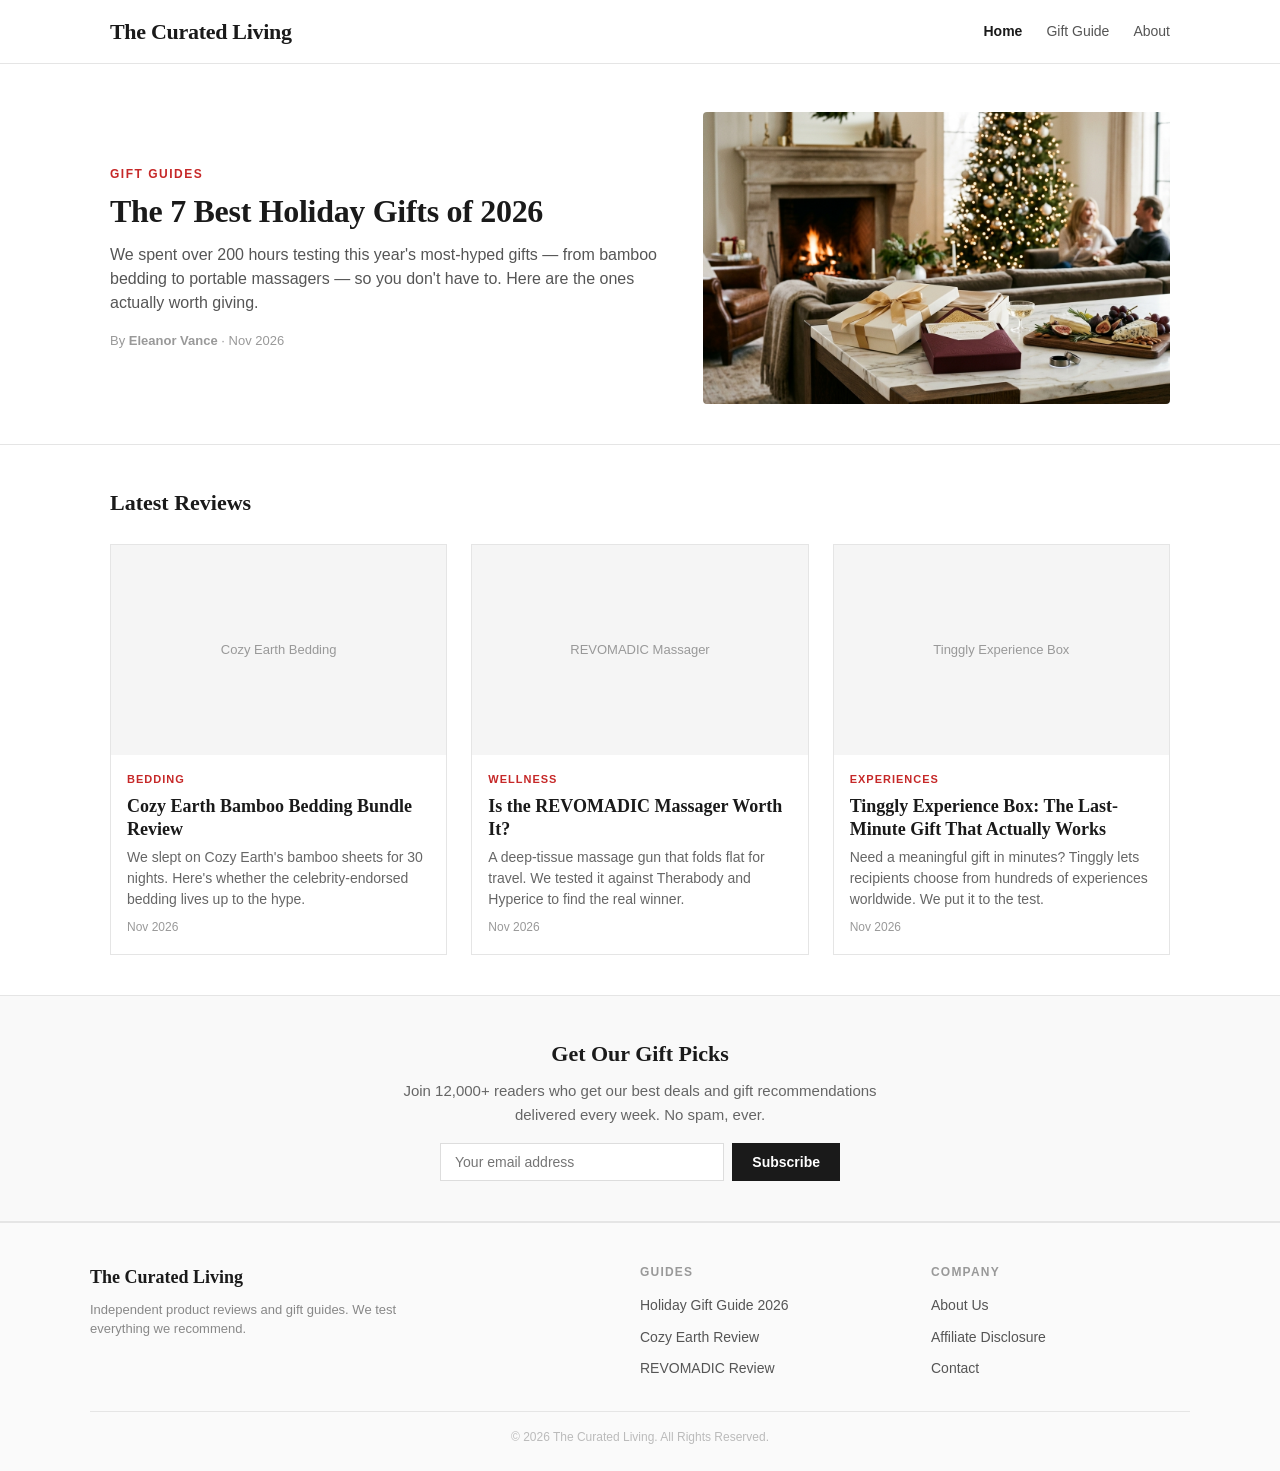
==== index.html @ 166a34c0 "Initial commit: The Curated Living - Holiday Gift Guide 2026 Multi-page affiliate editorial website " ====
<!DOCTYPE html>
<html lang="en">
<head>
  <meta charset="UTF-8">
  <meta name="viewport" content="width=device-width, initial-scale=1.0">
  <title>The Curated Living — Independent Product Reviews &amp; Gift Guides</title>
  <meta name="description" content="Independent, hands-on product reviews and gift guides. We test everything we recommend so you can shop with confidence.">
  <meta property="og:title" content="The Curated Living — Independent Product Reviews &amp; Gift Guides">
  <meta property="og:description" content="Independent, hands-on product reviews and gift guides. We test everything we recommend so you can shop with confidence.">
  <meta property="og:type" content="website">
  <meta property="og:image" content="images/hero.jpg">
  <link rel="stylesheet" href="css/style.css">
  <script>!function(f,b,e,v,n,t,s){if(f.fbq)return;n=f.fbq=function(){n.callMethod?n.callMethod.apply(n,arguments):n.queue.push(arguments)};if(!f._fbq)f._fbq=n;n.push=n;n.loaded=!0;n.version='2.0';n.queue=[];t=b.createElement(e);t.async=!0;t.src=v;s=b.getElementsByTagName(e)[0];s.parentNode.insertBefore(t,s)}(window,document,'script','https://connect.facebook.net/en_US/fbevents.js');fbq('init','YOUR_PIXEL_ID');fbq('track','PageView');</script>
</head>
<body>

  <!-- Header -->
  <header class="site-header">
    <div class="site-header__inner">
      <a href="index.html" class="site-header__logo">The Curated Living</a>
      <nav class="site-header__nav">
        <a href="index.html" class="active">Home</a>
        <a href="gift-guide.html">Gift Guide</a>
        <a href="about.html">About</a>
      </nav>
    </div>
  </header>

  <!-- Hero -->
  <section class="home-hero">
    <div class="home-hero__inner">
      <div>
        <div class="home-hero__category">Gift Guides</div>
        <h1 class="home-hero__title"><a href="gift-guide.html">The 7 Best Holiday Gifts of 2026</a></h1>
        <p class="home-hero__dek">We spent over 200 hours testing this year's most-hyped gifts — from bamboo bedding to portable massagers — so you don't have to. Here are the ones actually worth giving.</p>
        <p class="home-hero__meta">By <strong>Eleanor Vance</strong> · Nov 2026</p>
      </div>
      <div class="home-hero__img">
        <img src="images/hero.jpg" alt="Holiday gift guide hero image featuring curated gift picks for 2026">
      </div>
    </div>
  </section>

  <!-- Articles Grid -->
  <section class="articles-grid">
    <h2 class="articles-grid__title">Latest Reviews</h2>
    <ul class="articles-grid__list">

      <li class="article-card">
        <div class="article-card__img">Cozy Earth Bedding</div>
        <div class="article-card__body">
          <div class="article-card__cat">Bedding</div>
          <h3 class="article-card__title"><a href="reviews/cozy-earth.html">Cozy Earth Bamboo Bedding Bundle Review</a></h3>
          <p class="article-card__excerpt">We slept on Cozy Earth's bamboo sheets for 30 nights. Here's whether the celebrity-endorsed bedding lives up to the hype.</p>
          <div class="article-card__meta">Nov 2026</div>
        </div>
      </li>

      <li class="article-card">
        <div class="article-card__img">REVOMADIC Massager</div>
        <div class="article-card__body">
          <div class="article-card__cat">Wellness</div>
          <h3 class="article-card__title"><a href="reviews/revomadic.html">Is the REVOMADIC Massager Worth It?</a></h3>
          <p class="article-card__excerpt">A deep-tissue massage gun that folds flat for travel. We tested it against Therabody and Hyperice to find the real winner.</p>
          <div class="article-card__meta">Nov 2026</div>
        </div>
      </li>

      <li class="article-card">
        <div class="article-card__img">Tinggly Experience Box</div>
        <div class="article-card__body">
          <div class="article-card__cat">Experiences</div>
          <h3 class="article-card__title"><a href="reviews/tinggly.html">Tinggly Experience Box: The Last-Minute Gift That Actually Works</a></h3>
          <p class="article-card__excerpt">Need a meaningful gift in minutes? Tinggly lets recipients choose from hundreds of experiences worldwide. We put it to the test.</p>
          <div class="article-card__meta">Nov 2026</div>
        </div>
      </li>

    </ul>
  </section>

  <!-- Newsletter -->
  <section class="newsletter">
    <h2 class="newsletter__title">Get Our Gift Picks</h2>
    <p class="newsletter__desc">Join 12,000+ readers who get our best deals and gift recommendations delivered every week. No spam, ever.</p>
    <form class="newsletter__form" onsubmit="return false;">
      <input type="email" class="newsletter__input" placeholder="Your email address" aria-label="Email address">
      <button type="submit" class="newsletter__btn">Subscribe</button>
    </form>
  </section>

  <!-- Footer -->
  <footer class="site-footer">
    <div class="site-footer__inner">
      <div>
        <div class="site-footer__brand">The Curated Living</div>
        <p class="site-footer__desc">Independent product reviews and gift guides. We test everything we recommend.</p>
      </div>
      <div>
        <div class="site-footer__heading">Guides</div>
        <ul class="site-footer__links">
          <li><a href="gift-guide.html">Holiday Gift Guide 2026</a></li>
          <li><a href="reviews/cozy-earth.html">Cozy Earth Review</a></li>
          <li><a href="reviews/revomadic.html">REVOMADIC Review</a></li>
        </ul>
      </div>
      <div>
        <div class="site-footer__heading">Company</div>
        <ul class="site-footer__links">
          <li><a href="about.html">About Us</a></li>
          <li><a href="disclosure.html">Affiliate Disclosure</a></li>
          <li><a href="mailto:hello@thecuratedliving.com">Contact</a></li>
        </ul>
      </div>
    </div>
    <div class="site-footer__copy">© 2026 The Curated Living. All Rights Reserved.</div>
  </footer>

  <script src="js/tracking.js"></script>
</body>
</html>
---- css/style.css ----
/* =============================================
   The Curated Living — Global Stylesheet
   Style reference: Wirecutter / The Strategist
   ============================================= */

/* ---------- Reset & Base ---------- */
*,*::before,*::after{box-sizing:border-box;margin:0;padding:0}
html{scroll-behavior:smooth}
body{font-family:-apple-system,BlinkMacSystemFont,'Segoe UI',Roboto,Oxygen,Ubuntu,sans-serif;color:#1a1a1a;background:#fff;line-height:1.6;-webkit-font-smoothing:antialiased}
img{max-width:100%;height:auto;display:block}
a{color:#326891;text-decoration:none}
a:hover{text-decoration:underline}

/* ---------- Layout ---------- */
.container{max-width:1100px;margin:0 auto;padding:0 20px}
.container--narrow{max-width:740px;margin:0 auto;padding:0 20px}

/* ---------- Site Header ---------- */
.site-header{border-bottom:1px solid #e5e5e5;background:#fff;position:sticky;top:0;z-index:50}
.site-header__inner{max-width:1100px;margin:0 auto;padding:14px 20px;display:flex;align-items:center;justify-content:space-between}
.site-header__logo{font-family:Georgia,'Times New Roman',serif;font-size:22px;font-weight:700;color:#1a1a1a;text-decoration:none;letter-spacing:-.3px}
.site-header__logo:hover{text-decoration:none}
.site-header__nav{display:flex;align-items:center;gap:24px}
.site-header__nav a{font-size:14px;font-weight:500;color:#555;text-decoration:none;transition:color .15s}
.site-header__nav a:hover{color:#1a1a1a;text-decoration:none}
.site-header__nav a.active{color:#1a1a1a;font-weight:600}
@media(max-width:600px){
  .site-header__nav{gap:16px}
  .site-header__nav a{font-size:13px}
}

/* ---------- Site Footer ---------- */
.site-footer{border-top:1px solid #e5e5e5;background:#fafafa;padding:40px 20px 24px}
.site-footer__inner{max-width:1100px;margin:0 auto;display:grid;grid-template-columns:2fr 1fr 1fr;gap:32px}
@media(max-width:700px){
  .site-footer__inner{grid-template-columns:1fr;gap:20px}
}
.site-footer__brand{font-family:Georgia,serif;font-size:18px;font-weight:700;color:#1a1a1a;margin-bottom:8px}
.site-footer__desc{font-size:13px;color:#888;line-height:1.5;max-width:320px}
.site-footer__heading{font-size:12px;text-transform:uppercase;letter-spacing:1.2px;color:#999;font-weight:700;margin-bottom:10px}
.site-footer__links{list-style:none;padding:0}
.site-footer__links li{margin-bottom:6px}
.site-footer__links a{font-size:14px;color:#555}
.site-footer__links a:hover{color:#1a1a1a}
.site-footer__copy{border-top:1px solid #e5e5e5;margin-top:24px;padding-top:16px;text-align:center;font-size:12px;color:#bbb;max-width:1100px;margin-left:auto;margin-right:auto}

/* ---------- Article ---------- */
.article-category{font-size:12px;text-transform:uppercase;letter-spacing:1.5px;color:#c62828;font-weight:700;margin-top:32px;margin-bottom:12px}
.article-title{font-family:Georgia,serif;font-size:36px;line-height:1.2;font-weight:700;color:#1a1a1a;margin-bottom:16px;letter-spacing:-.5px}
@media(max-width:600px){.article-title{font-size:28px}}
.article-dek{font-size:18px;line-height:1.5;color:#555;margin-bottom:20px}
.byline{display:flex;align-items:center;gap:10px;padding:16px 0;border-top:1px solid #e5e5e5;border-bottom:1px solid #e5e5e5;margin-bottom:28px;font-size:14px;color:#666}
.byline__avatar{width:36px;height:36px;border-radius:50%;background:#e5e5e5;display:flex;align-items:center;justify-content:center;font-weight:700;font-size:13px;color:#888;flex-shrink:0}
.byline__name{color:#1a1a1a;font-weight:600}
.byline__meta{font-size:13px;color:#999}

/* ---------- Body Text ---------- */
.prose p{font-size:17px;line-height:1.7;color:#333;margin-bottom:20px}
.prose h2{font-family:Georgia,serif;font-size:26px;font-weight:700;color:#1a1a1a;margin:40px 0 16px;letter-spacing:-.3px}
.prose h3{font-size:14px;text-transform:uppercase;letter-spacing:1px;color:#999;font-weight:700;margin:36px 0 10px}
.prose ul,.prose ol{margin-bottom:20px;padding-left:24px;font-size:17px;color:#333;line-height:1.7}
.prose li{margin-bottom:6px}
.prose strong{color:#1a1a1a}

/* ---------- Hero Image ---------- */
.hero-img{width:100%;margin-bottom:28px}
.hero-img img{width:100%;height:auto}
.hero-img figcaption{font-size:12px;color:#999;margin-top:6px;font-style:italic}

/* ---------- Table of Contents ---------- */
.toc{background:#f9f9f9;border:1px solid #e5e5e5;padding:20px 24px;margin-bottom:32px}
.toc__title{font-size:13px;font-weight:700;text-transform:uppercase;letter-spacing:1px;color:#888;margin-bottom:12px}
.toc ol{padding-left:20px;margin:0}
.toc li{font-size:15px;margin-bottom:6px;color:#333}
.toc a{color:#326891}

/* ---------- Product Card ---------- */
.product-card{border:1px solid #e5e5e5;padding:24px;margin-bottom:32px;background:#fff}
.product-card__label{font-size:12px;font-weight:700;text-transform:uppercase;letter-spacing:1px;margin-bottom:12px}
.product-card__label--pick{color:#326891}
.product-card__label--great{color:#2e7d32}
.product-card__label--lastmin{color:#c62828}
.product-card__inner{display:flex;gap:20px;align-items:flex-start}
@media(max-width:600px){.product-card__inner{flex-direction:column}}
.product-card__img{width:200px;min-width:200px;aspect-ratio:1;background:#f5f5f5;display:flex;align-items:center;justify-content:center;flex-direction:column;text-align:center}
@media(max-width:600px){.product-card__img{width:100%;min-width:auto;aspect-ratio:4/3}}
.product-card__img-brand{font-size:18px;font-weight:700;color:#555;margin-bottom:4px}
.product-card__img-sub{font-size:12px;color:#999}
.product-card__body{flex:1}
.product-card__name{font-family:Georgia,serif;font-size:22px;font-weight:700;color:#1a1a1a;margin-bottom:4px;line-height:1.3}
.product-card__price{font-size:14px;color:#888;margin-bottom:12px}
.product-card__desc{font-size:15px;line-height:1.6;color:#444;margin-bottom:14px}
.product-card__pros{font-size:14px;color:#444;margin-bottom:16px;padding-left:0;list-style:none}
.product-card__pros li{position:relative;padding-left:18px;margin-bottom:5px}
.product-card__pros li::before{content:'✓';position:absolute;left:0;color:#2e7d32;font-weight:700}

/* Buy button */
.buy-btn{display:inline-block;background:#1a1a1a;color:#fff;padding:10px 20px;font-size:14px;font-weight:600;border:none;cursor:pointer;transition:background .15s;text-decoration:none;font-family:inherit}
.buy-btn:hover{background:#333;color:#fff;text-decoration:none}
.promo-note{font-size:13px;color:#888;margin-top:8px;display:flex;align-items:center;gap:6px;flex-wrap:wrap}
.copy-link{color:#326891;cursor:pointer;text-decoration:underline;background:none;border:none;font-size:13px;padding:0;font-family:inherit}
.copy-link:hover{color:#1a4a6e}

/* ---------- Homepage ---------- */
.home-hero{padding:48px 0 40px;border-bottom:1px solid #e5e5e5}
.home-hero__inner{max-width:1100px;margin:0 auto;padding:0 20px;display:grid;grid-template-columns:1.2fr 1fr;gap:32px;align-items:center}
@media(max-width:700px){.home-hero__inner{grid-template-columns:1fr;gap:20px}}
.home-hero__category{font-size:12px;text-transform:uppercase;letter-spacing:1.5px;color:#c62828;font-weight:700;margin-bottom:8px}
.home-hero__title{font-family:Georgia,serif;font-size:32px;font-weight:700;color:#1a1a1a;line-height:1.2;margin-bottom:12px;letter-spacing:-.3px}
@media(max-width:600px){.home-hero__title{font-size:26px}}
.home-hero__title a{color:inherit;text-decoration:none}
.home-hero__title a:hover{text-decoration:underline}
.home-hero__dek{font-size:16px;color:#555;line-height:1.5;margin-bottom:16px}
.home-hero__meta{font-size:13px;color:#999}
.home-hero__img{border-radius:4px;overflow:hidden;aspect-ratio:16/10;background:#f5f5f5}
.home-hero__img img{width:100%;height:100%;object-fit:cover}

/* Article grid */
.articles-grid{max-width:1100px;margin:0 auto;padding:40px 20px}
.articles-grid__title{font-family:Georgia,serif;font-size:22px;font-weight:700;margin-bottom:24px;color:#1a1a1a}
.articles-grid__list{display:grid;grid-template-columns:repeat(3,1fr);gap:24px;list-style:none;padding:0}
@media(max-width:700px){.articles-grid__list{grid-template-columns:1fr;gap:16px}}
.article-card{border:1px solid #e5e5e5;overflow:hidden;transition:box-shadow .2s}
.article-card:hover{box-shadow:0 2px 12px rgba(0,0,0,.08)}
.article-card__img{aspect-ratio:16/10;background:#f5f5f5;display:flex;align-items:center;justify-content:center;font-size:13px;color:#999;padding:12px;text-align:center}
.article-card__body{padding:16px}
.article-card__cat{font-size:11px;text-transform:uppercase;letter-spacing:1px;color:#c62828;font-weight:700;margin-bottom:6px}
.article-card__title{font-family:Georgia,serif;font-size:18px;font-weight:700;color:#1a1a1a;line-height:1.3;margin-bottom:6px}
.article-card__title a{color:inherit;text-decoration:none}
.article-card__title a:hover{text-decoration:underline}
.article-card__excerpt{font-size:14px;color:#666;line-height:1.5}
.article-card__meta{font-size:12px;color:#999;margin-top:8px}

/* Newsletter */
.newsletter{background:#f9f9f9;border-top:1px solid #e5e5e5;border-bottom:1px solid #e5e5e5;padding:40px 20px;text-align:center}
.newsletter__title{font-family:Georgia,serif;font-size:22px;font-weight:700;margin-bottom:8px}
.newsletter__desc{font-size:15px;color:#666;margin-bottom:16px;max-width:480px;margin-left:auto;margin-right:auto}
.newsletter__form{display:flex;gap:8px;max-width:400px;margin:0 auto}
.newsletter__input{flex:1;padding:10px 14px;border:1px solid #ddd;font-size:14px;font-family:inherit}
.newsletter__input:focus{outline:none;border-color:#326891}
.newsletter__btn{background:#1a1a1a;color:#fff;padding:10px 20px;border:none;font-size:14px;font-weight:600;cursor:pointer;font-family:inherit}
.newsletter__btn:hover{background:#333}

/* ---------- About page ---------- */
.about-header{text-align:center;padding:48px 20px 32px;border-bottom:1px solid #e5e5e5}
.about-header h1{font-family:Georgia,serif;font-size:32px;font-weight:700;margin-bottom:8px}
.about-header p{font-size:16px;color:#666;max-width:560px;margin:0 auto}
.about-section{max-width:740px;margin:0 auto;padding:32px 20px}
.about-section h2{font-family:Georgia,serif;font-size:22px;font-weight:700;margin-bottom:12px}
.about-section p{font-size:16px;line-height:1.7;color:#444;margin-bottom:16px}
.about-team{display:grid;grid-template-columns:1fr 1fr;gap:20px;margin:24px 0}
@media(max-width:600px){.about-team{grid-template-columns:1fr}}
.about-team__card{padding:20px;background:#f9f9f9;text-align:center}
.about-team__avatar{width:64px;height:64px;border-radius:50%;background:#e5e5e5;margin:0 auto 10px;display:flex;align-items:center;justify-content:center;font-weight:700;color:#888;font-size:18px}
.about-team__name{font-weight:700;color:#1a1a1a;margin-bottom:2px}
.about-team__role{font-size:13px;color:#888}

/* ---------- Section Divider ---------- */
.section-divider{border:none;border-top:1px solid #e5e5e5;margin:36px 0}

/* ---------- Rejected Section ---------- */
.rejected{border-top:1px solid #e5e5e5;margin-top:40px;padding-top:32px}
.rejected-grid{display:grid;grid-template-columns:1fr 1fr;gap:12px;margin-top:16px}
@media(max-width:600px){.rejected-grid{grid-template-columns:1fr}}
.rejected-item{padding:14px;background:#f9f9f9;font-size:14px}
.rejected-item strong{color:#1a1a1a;display:block;margin-bottom:4px}
.rejected-item p{font-size:13px;color:#888;margin:0;line-height:1.5}

/* ---------- Disclosure ---------- */
.disclosure{border-top:1px solid #e5e5e5;margin-top:40px;padding-top:24px;font-size:13px;color:#999;line-height:1.6}
.disclosure p{font-size:13px;color:#999;margin-bottom:12px}
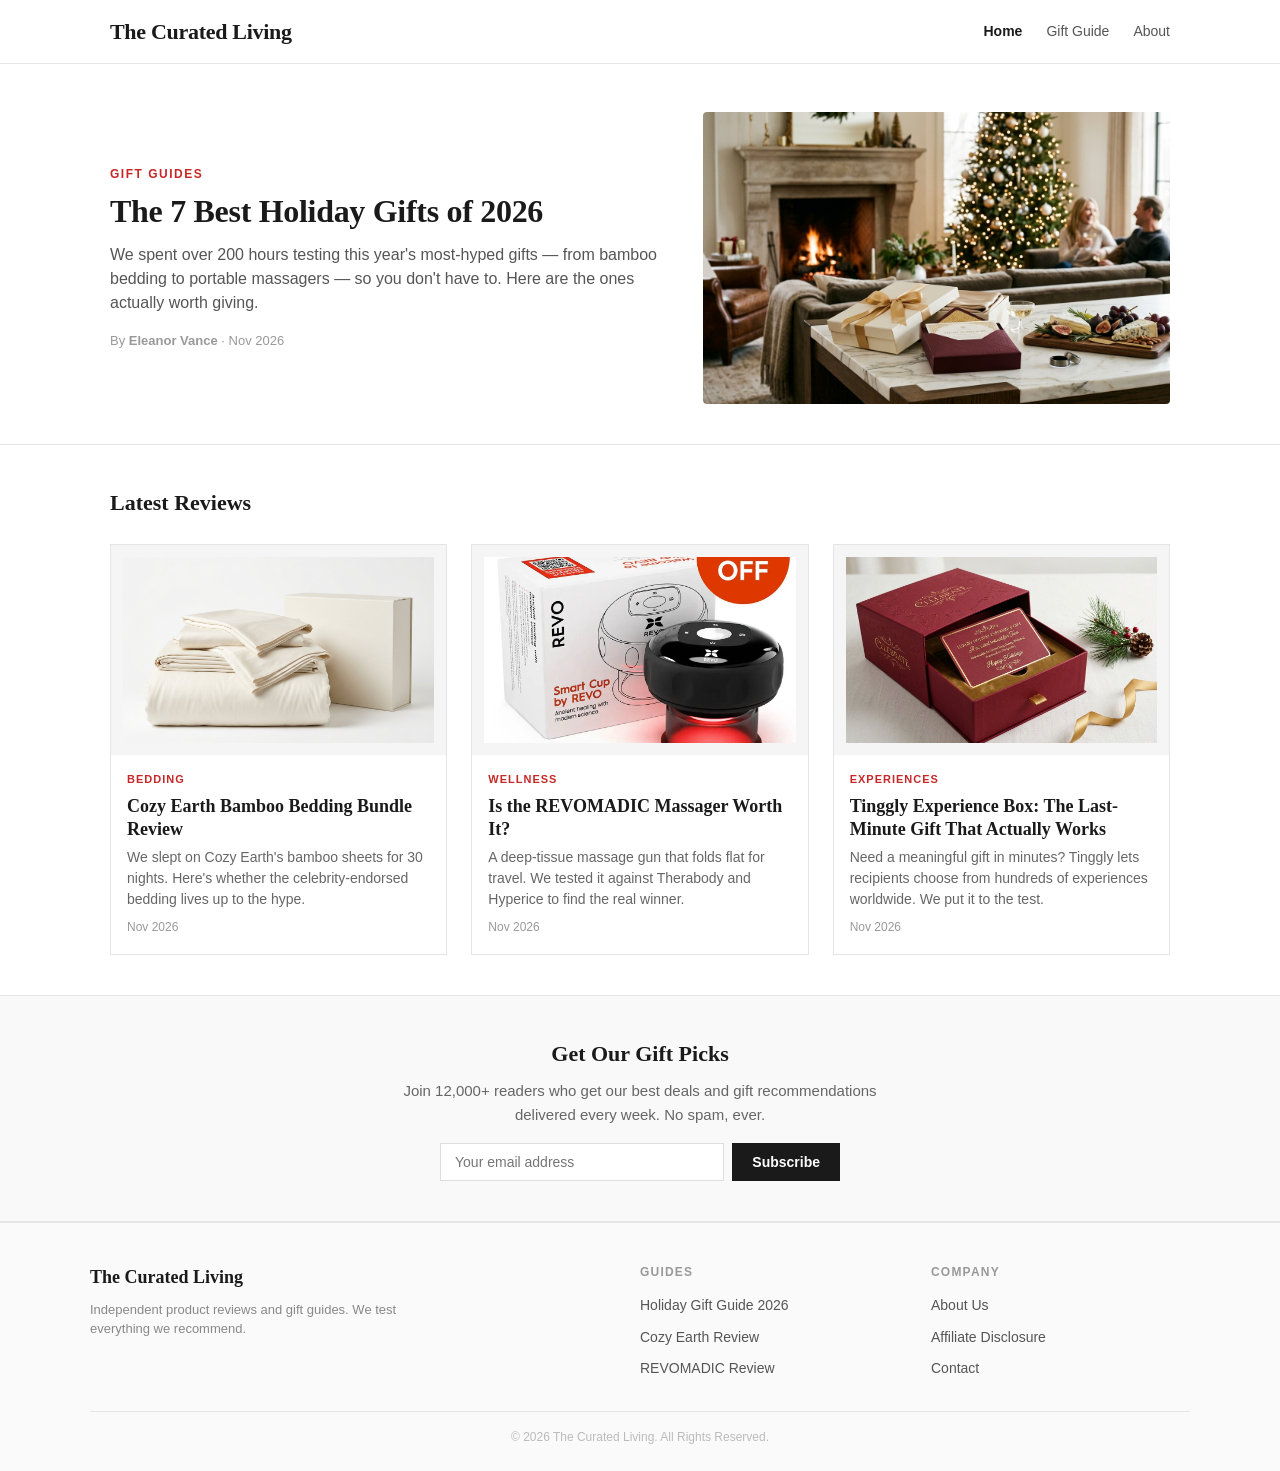
==== commit 12915368: "Add product images and update HTML with real img tags - 7 product images (Boarderie, StoryWorth, Coz" ====
--- a/index.html
+++ b/index.html
@@ -47,7 +47,7 @@
     <ul class="articles-grid__list">
 
       <li class="article-card">
-        <div class="article-card__img">Cozy Earth Bedding</div>
+        <div class="article-card__img"><img src="images/cozyearth.jpg" alt="Cozy Earth Bedding" style="width:100%;height:100%;object-fit:cover;"></div>
         <div class="article-card__body">
           <div class="article-card__cat">Bedding</div>
           <h3 class="article-card__title"><a href="reviews/cozy-earth.html">Cozy Earth Bamboo Bedding Bundle Review</a></h3>
@@ -57,7 +57,7 @@
       </li>
 
       <li class="article-card">
-        <div class="article-card__img">REVOMADIC Massager</div>
+        <div class="article-card__img"><img src="images/revomadic.webp" alt="REVOMADIC Massager" style="width:100%;height:100%;object-fit:cover;"></div>
         <div class="article-card__body">
           <div class="article-card__cat">Wellness</div>
           <h3 class="article-card__title"><a href="reviews/revomadic.html">Is the REVOMADIC Massager Worth It?</a></h3>
@@ -67,7 +67,7 @@
       </li>
 
       <li class="article-card">
-        <div class="article-card__img">Tinggly Experience Box</div>
+        <div class="article-card__img"><img src="images/tinggly.jpg" alt="Tinggly Gift Box" style="width:100%;height:100%;object-fit:cover;"></div>
         <div class="article-card__body">
           <div class="article-card__cat">Experiences</div>
           <h3 class="article-card__title"><a href="reviews/tinggly.html">Tinggly Experience Box: The Last-Minute Gift That Actually Works</a></h3>
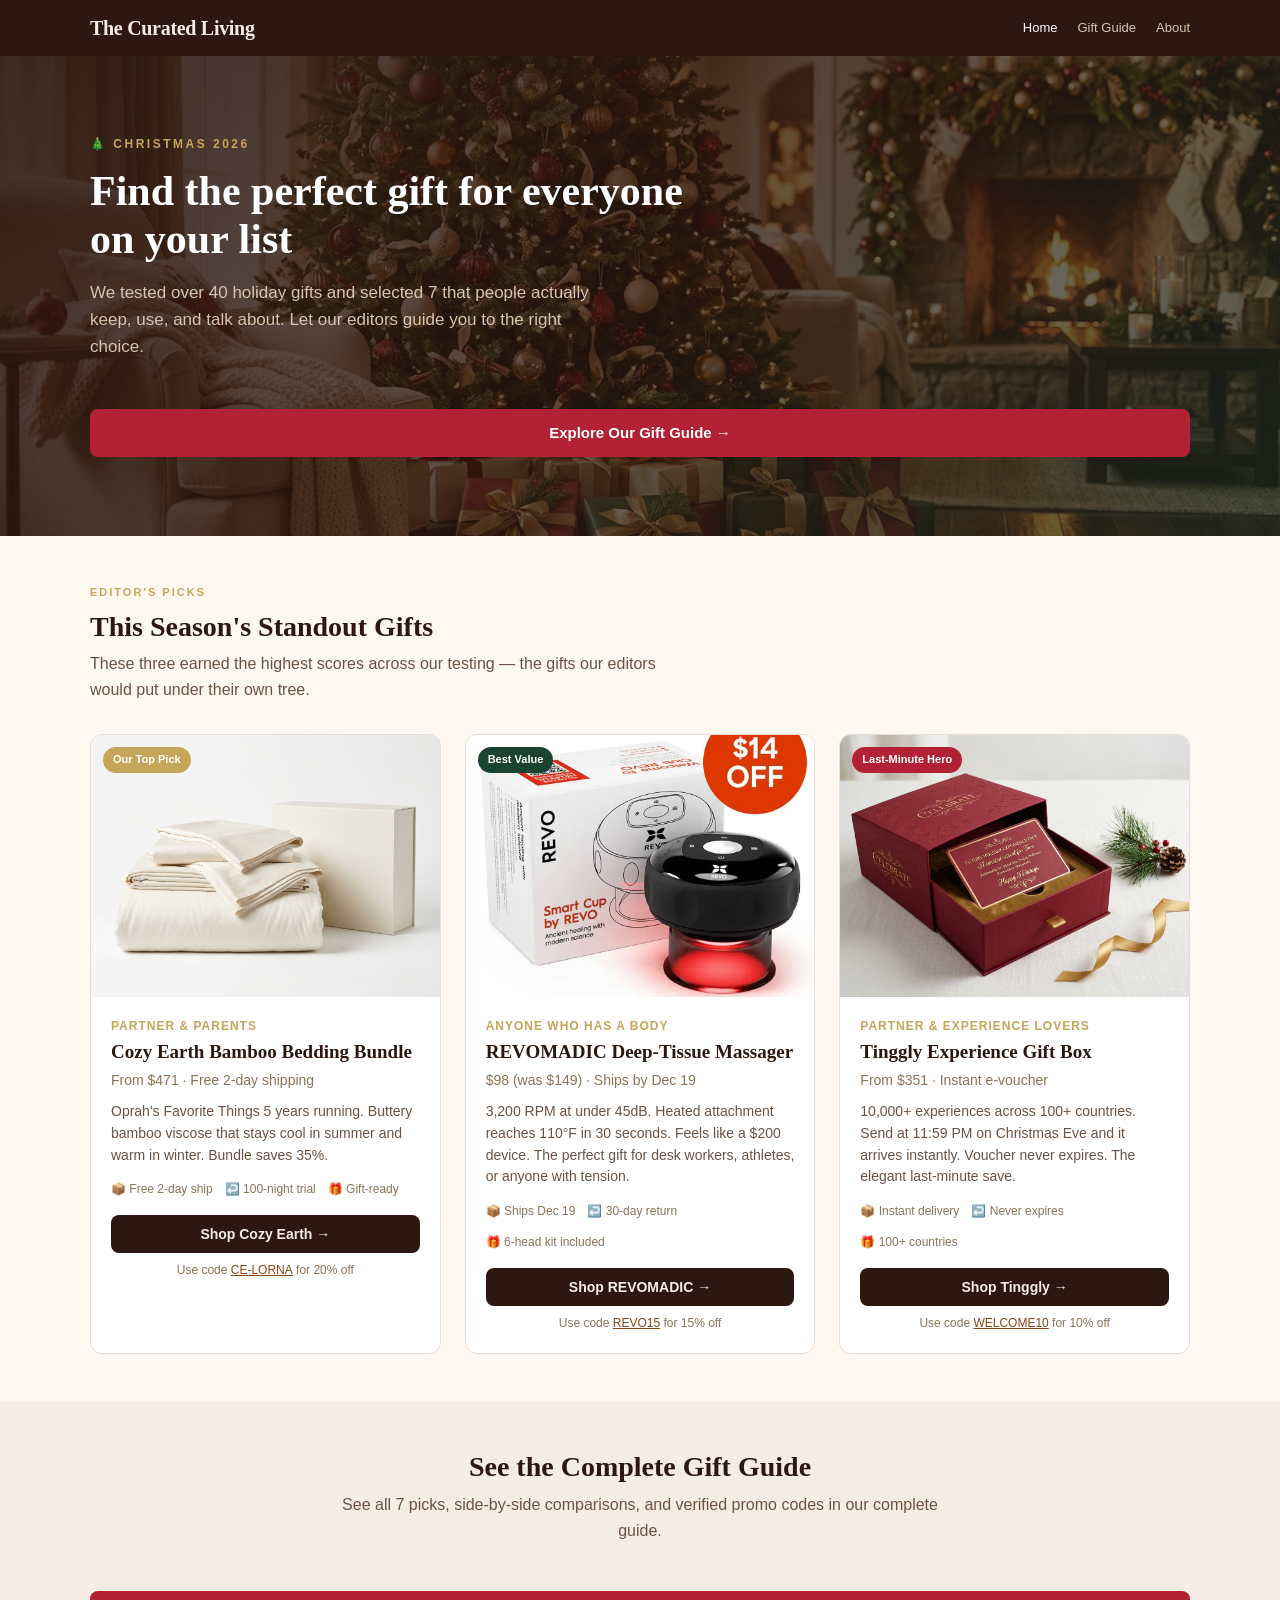
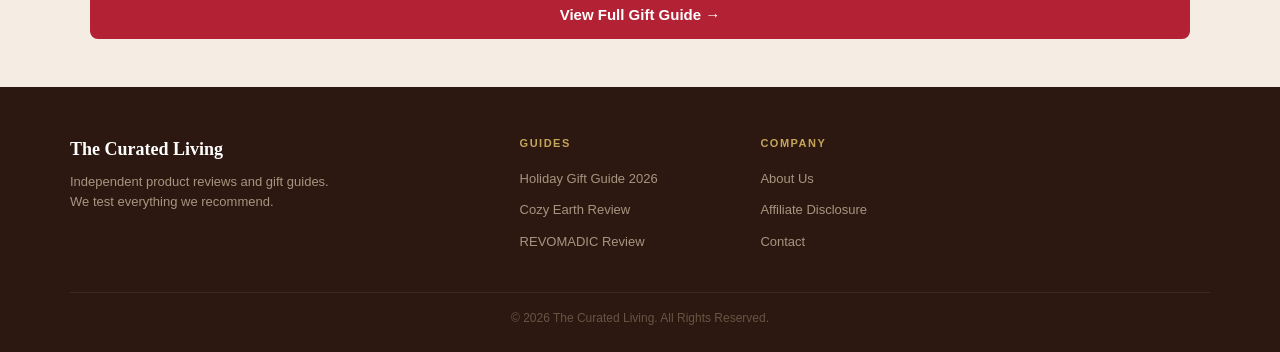
==== commit bee4a8d2: "Redesign into warm Christmas gift magazine with 3-step finder, recipient tabs, side-by-side comparis" ====
--- a/index.html
+++ b/index.html
@@ -3,12 +3,12 @@
 <head>
   <meta charset="UTF-8">
   <meta name="viewport" content="width=device-width, initial-scale=1.0">
-  <title>The Curated Living — Independent Product Reviews &amp; Gift Guides</title>
-  <meta name="description" content="Independent, hands-on product reviews and gift guides. We test everything we recommend so you can shop with confidence.">
-  <meta property="og:title" content="The Curated Living — Independent Product Reviews &amp; Gift Guides">
-  <meta property="og:description" content="Independent, hands-on product reviews and gift guides. We test everything we recommend so you can shop with confidence.">
+  <title>The Curated Living — Christmas Gift Guide 2026</title>
+  <meta name="description" content="Find the perfect Christmas gift for everyone on your list. Independent, hands-on reviews of 7 expert-tested picks from $98 to $1,499.">
+  <meta property="og:title" content="The Curated Living — Christmas Gift Guide 2026">
+  <meta property="og:description" content="Find the perfect Christmas gift. 7 expert-tested picks from $98 to $1,499.">
   <meta property="og:type" content="website">
-  <meta property="og:image" content="images/hero.jpg">
+  <meta property="og:image" content="images/hero-christmas.jpg">
   <link rel="stylesheet" href="css/style.css">
   <script>!function(f,b,e,v,n,t,s){if(f.fbq)return;n=f.fbq=function(){n.callMethod?n.callMethod.apply(n,arguments):n.queue.push(arguments)};if(!f._fbq)f._fbq=n;n.push=n;n.loaded=!0;n.version='2.0';n.queue=[];t=b.createElement(e);t.async=!0;t.src=v;s=b.getElementsByTagName(e)[0];s.parentNode.insertBefore(t,s)}(window,document,'script','https://connect.facebook.net/en_US/fbevents.js');fbq('init','YOUR_PIXEL_ID');fbq('track','PageView');</script>
 </head>
@@ -27,66 +27,102 @@
   </header>
 
   <!-- Hero -->
-  <section class="home-hero">
-    <div class="home-hero__inner">
-      <div>
-        <div class="home-hero__category">Gift Guides</div>
-        <h1 class="home-hero__title"><a href="gift-guide.html">The 7 Best Holiday Gifts of 2026</a></h1>
-        <p class="home-hero__dek">We spent over 200 hours testing this year's most-hyped gifts — from bamboo bedding to portable massagers — so you don't have to. Here are the ones actually worth giving.</p>
-        <p class="home-hero__meta">By <strong>Eleanor Vance</strong> · Nov 2026</p>
-      </div>
-      <div class="home-hero__img">
-        <img src="images/hero.jpg" alt="Holiday gift guide hero image featuring curated gift picks for 2026">
+  <section class="hero">
+    <div class="hero__bg">
+      <img src="images/hero-christmas.jpg" alt="Christmas Gift Guide Hero">
+    </div>
+    <div class="hero__overlay"></div>
+    <div class="hero__content">
+      <div class="hero__eyebrow">🎄 Christmas 2026</div>
+      <h1 class="hero__title">Find the perfect gift for everyone on your list</h1>
+      <p class="hero__subtitle">We tested over 40 holiday gifts and selected 7 that people actually keep, use, and talk about. Let our editors guide you to the right choice.</p>
+      <a href="gift-guide.html" class="finder__btn" style="display:inline-block;text-align:center;text-decoration:none;">Explore Our Gift Guide →</a>
+    </div>
+  </section>
+
+  <!-- Featured Picks -->
+  <section class="section">
+    <div class="container">
+      <div class="section__eyebrow">Editor's Picks</div>
+      <h2 class="section__title">This Season's Standout Gifts</h2>
+      <p class="section__desc">These three earned the highest scores across our testing — the gifts our editors would put under their own tree.</p>
+
+      <div class="gifts-grid">
+
+        <!-- Cozy Earth -->
+        <div class="gift-card" data-product-id="cozyearth" data-product-name="Cozy Earth Bamboo Bedding Bundle" data-product-price="471">
+          <div class="gift-card__img">
+            <span class="gift-card__badge gift-card__badge--pick">Our Top Pick</span>
+            <img src="images/cozyearth.jpg" alt="Cozy Earth Bamboo Bedding Bundle">
+          </div>
+          <div class="gift-card__body">
+            <div class="gift-card__for">Partner &amp; Parents</div>
+            <h3 class="gift-card__name">Cozy Earth Bamboo Bedding Bundle</h3>
+            <div class="gift-card__price">From $471 · Free 2-day shipping</div>
+            <p class="gift-card__why">Oprah's Favorite Things 5 years running. Buttery bamboo viscose that stays cool in summer and warm in winter. Bundle saves 35%.</p>
+            <div class="gift-card__meta">
+              <span>📦 Free 2-day ship</span>
+              <span>↩️ 100-night trial</span>
+              <span>🎁 Gift-ready</span>
+            </div>
+            <button class="gift-card__cta" onclick="goShop('cozyearth','CE-LORNA',this)">Shop Cozy Earth →</button>
+            <div class="gift-card__code">Use code <button onclick="copyCode('CE-LORNA',this)">CE-LORNA</button> for 20% off</div>
+          </div>
+        </div>
+
+        <!-- REVOMADIC -->
+        <div class="gift-card" data-product-id="revomadic" data-product-name="REVOMADIC Deep-Tissue Massager" data-product-price="98">
+          <div class="gift-card__img">
+            <span class="gift-card__badge gift-card__badge--value">Best Value</span>
+            <img src="images/revomadic.webp" alt="REVOMADIC Deep-Tissue Massager">
+          </div>
+          <div class="gift-card__body">
+            <div class="gift-card__for">Anyone Who Has a Body</div>
+            <h3 class="gift-card__name">REVOMADIC Deep-Tissue Massager</h3>
+            <div class="gift-card__price">$98 (was $149) · Ships by Dec 19</div>
+            <p class="gift-card__why">3,200 RPM at under 45dB. Heated attachment reaches 110°F in 30 seconds. Feels like a $200 device. The perfect gift for desk workers, athletes, or anyone with tension.</p>
+            <div class="gift-card__meta">
+              <span>📦 Ships Dec 19</span>
+              <span>↩️ 30-day return</span>
+              <span>🎁 6-head kit included</span>
+            </div>
+            <button class="gift-card__cta" onclick="goShop('revomadic','REVO15',this)">Shop REVOMADIC →</button>
+            <div class="gift-card__code">Use code <button onclick="copyCode('REVO15',this)">REVO15</button> for 15% off</div>
+          </div>
+        </div>
+
+        <!-- Tinggly -->
+        <div class="gift-card" data-product-id="tinggly" data-product-name="Tinggly Experience Gift Box" data-product-price="351">
+          <div class="gift-card__img">
+            <span class="gift-card__badge gift-card__badge--lastmin">Last-Minute Hero</span>
+            <img src="images/tinggly.jpg" alt="Tinggly Experience Gift Box">
+          </div>
+          <div class="gift-card__body">
+            <div class="gift-card__for">Partner &amp; Experience Lovers</div>
+            <h3 class="gift-card__name">Tinggly Experience Gift Box</h3>
+            <div class="gift-card__price">From $351 · Instant e-voucher</div>
+            <p class="gift-card__why">10,000+ experiences across 100+ countries. Send at 11:59 PM on Christmas Eve and it arrives instantly. Voucher never expires. The elegant last-minute save.</p>
+            <div class="gift-card__meta">
+              <span>📦 Instant delivery</span>
+              <span>↩️ Never expires</span>
+              <span>🎁 100+ countries</span>
+            </div>
+            <button class="gift-card__cta" onclick="goShop('tinggly','WELCOME10',this)">Shop Tinggly →</button>
+            <div class="gift-card__code">Use code <button onclick="copyCode('WELCOME10',this)">WELCOME10</button> for 10% off</div>
+          </div>
+        </div>
+
       </div>
     </div>
   </section>
 
-  <!-- Articles Grid -->
-  <section class="articles-grid">
-    <h2 class="articles-grid__title">Latest Reviews</h2>
-    <ul class="articles-grid__list">
-
-      <li class="article-card">
-        <div class="article-card__img"><img src="images/cozyearth.jpg" alt="Cozy Earth Bedding" style="width:100%;height:100%;object-fit:cover;"></div>
-        <div class="article-card__body">
-          <div class="article-card__cat">Bedding</div>
-          <h3 class="article-card__title"><a href="reviews/cozy-earth.html">Cozy Earth Bamboo Bedding Bundle Review</a></h3>
-          <p class="article-card__excerpt">We slept on Cozy Earth's bamboo sheets for 30 nights. Here's whether the celebrity-endorsed bedding lives up to the hype.</p>
-          <div class="article-card__meta">Nov 2026</div>
-        </div>
-      </li>
-
-      <li class="article-card">
-        <div class="article-card__img"><img src="images/revomadic.webp" alt="REVOMADIC Massager" style="width:100%;height:100%;object-fit:cover;"></div>
-        <div class="article-card__body">
-          <div class="article-card__cat">Wellness</div>
-          <h3 class="article-card__title"><a href="reviews/revomadic.html">Is the REVOMADIC Massager Worth It?</a></h3>
-          <p class="article-card__excerpt">A deep-tissue massage gun that folds flat for travel. We tested it against Therabody and Hyperice to find the real winner.</p>
-          <div class="article-card__meta">Nov 2026</div>
-        </div>
-      </li>
-
-      <li class="article-card">
-        <div class="article-card__img"><img src="images/tinggly.jpg" alt="Tinggly Gift Box" style="width:100%;height:100%;object-fit:cover;"></div>
-        <div class="article-card__body">
-          <div class="article-card__cat">Experiences</div>
-          <h3 class="article-card__title"><a href="reviews/tinggly.html">Tinggly Experience Box: The Last-Minute Gift That Actually Works</a></h3>
-          <p class="article-card__excerpt">Need a meaningful gift in minutes? Tinggly lets recipients choose from hundreds of experiences worldwide. We put it to the test.</p>
-          <div class="article-card__meta">Nov 2026</div>
-        </div>
-      </li>
-
-    </ul>
-  </section>
-
-  <!-- Newsletter -->
-  <section class="newsletter">
-    <h2 class="newsletter__title">Get Our Gift Picks</h2>
-    <p class="newsletter__desc">Join 12,000+ readers who get our best deals and gift recommendations delivered every week. No spam, ever.</p>
-    <form class="newsletter__form" onsubmit="return false;">
-      <input type="email" class="newsletter__input" placeholder="Your email address" aria-label="Email address">
-      <button type="submit" class="newsletter__btn">Subscribe</button>
-    </form>
+  <!-- Full Guide CTA -->
+  <section class="section section--alt">
+    <div class="container" style="text-align:center;">
+      <h2 class="section__title" style="margin-left:auto;margin-right:auto;">See the Complete Gift Guide</h2>
+      <p class="section__desc" style="margin-left:auto;margin-right:auto;">See all 7 picks, side-by-side comparisons, and verified promo codes in our complete guide.</p>
+      <a href="gift-guide.html" class="finder__btn" style="display:inline-block;text-align:center;text-decoration:none;">View Full Gift Guide →</a>
+    </div>
   </section>
 
   <!-- Footer -->
--- a/css/style.css
+++ b/css/style.css
@@ -1,171 +1,254 @@
 /* =============================================
-   The Curated Living — Global Stylesheet
-   Style reference: Wirecutter / The Strategist
+   The Curated Living — Christmas Gift Guide 2026
+   Warm, magazine-style gift discovery experience
    ============================================= */
 
 /* ---------- Reset & Base ---------- */
 *,*::before,*::after{box-sizing:border-box;margin:0;padding:0}
 html{scroll-behavior:smooth}
-body{font-family:-apple-system,BlinkMacSystemFont,'Segoe UI',Roboto,Oxygen,Ubuntu,sans-serif;color:#1a1a1a;background:#fff;line-height:1.6;-webkit-font-smoothing:antialiased}
+body{font-family:-apple-system,BlinkMacSystemFont,'Segoe UI',Roboto,sans-serif;color:#2C1810;background:#FDF8F0;line-height:1.6;-webkit-font-smoothing:antialiased}
 img{max-width:100%;height:auto;display:block}
-a{color:#326891;text-decoration:none}
-a:hover{text-decoration:underline}
+a{color:#8B4513;text-decoration:none}
+a:hover{text-decoration:underline;color:#5C2E0A}
 
 /* ---------- Layout ---------- */
-.container{max-width:1100px;margin:0 auto;padding:0 20px}
-.container--narrow{max-width:740px;margin:0 auto;padding:0 20px}
-
-/* ---------- Site Header ---------- */
-.site-header{border-bottom:1px solid #e5e5e5;background:#fff;position:sticky;top:0;z-index:50}
-.site-header__inner{max-width:1100px;margin:0 auto;padding:14px 20px;display:flex;align-items:center;justify-content:space-between}
-.site-header__logo{font-family:Georgia,'Times New Roman',serif;font-size:22px;font-weight:700;color:#1a1a1a;text-decoration:none;letter-spacing:-.3px}
-.site-header__logo:hover{text-decoration:none}
-.site-header__nav{display:flex;align-items:center;gap:24px}
-.site-header__nav a{font-size:14px;font-weight:500;color:#555;text-decoration:none;transition:color .15s}
-.site-header__nav a:hover{color:#1a1a1a;text-decoration:none}
-.site-header__nav a.active{color:#1a1a1a;font-weight:600}
-@media(max-width:600px){
-  .site-header__nav{gap:16px}
-  .site-header__nav a{font-size:13px}
-}
-
-/* ---------- Site Footer ---------- */
-.site-footer{border-top:1px solid #e5e5e5;background:#fafafa;padding:40px 20px 24px}
-.site-footer__inner{max-width:1100px;margin:0 auto;display:grid;grid-template-columns:2fr 1fr 1fr;gap:32px}
-@media(max-width:700px){
-  .site-footer__inner{grid-template-columns:1fr;gap:20px}
-}
-.site-footer__brand{font-family:Georgia,serif;font-size:18px;font-weight:700;color:#1a1a1a;margin-bottom:8px}
-.site-footer__desc{font-size:13px;color:#888;line-height:1.5;max-width:320px}
-.site-footer__heading{font-size:12px;text-transform:uppercase;letter-spacing:1.2px;color:#999;font-weight:700;margin-bottom:10px}
+.container{max-width:1140px;margin:0 auto;padding:0 20px}
+.container--narrow{max-width:760px;margin:0 auto;padding:0 20px}
+
+/* ---------- Header ---------- */
+.site-header{background:#2C1810;position:sticky;top:0;z-index:50}
+.site-header__inner{max-width:1140px;margin:0 auto;padding:12px 20px;display:flex;align-items:center;justify-content:space-between}
+.site-header__logo{font-family:Georgia,serif;font-size:20px;font-weight:700;color:#F5EDE3;text-decoration:none;letter-spacing:-.3px}
+.site-header__logo:hover{text-decoration:none;color:#fff}
+.site-header__nav{display:flex;align-items:center;gap:20px}
+.site-header__nav a{font-size:13px;font-weight:500;color:#D4C4B0;text-decoration:none;transition:color .15s}
+.site-header__nav a:hover,.site-header__nav a.active{color:#fff;text-decoration:none}
+@media(max-width:600px){.site-header__nav{gap:14px}.site-header__nav a{font-size:12px}}
+
+/* ---------- Hero ---------- */
+.hero{position:relative;overflow:hidden;background:#2C1810;min-height:480px;display:flex;align-items:center}
+@media(max-width:700px){.hero{min-height:auto;padding:0}}
+.hero__bg{position:absolute;inset:0;z-index:0}
+.hero__bg img{width:100%;height:100%;object-fit:cover;opacity:.55}
+.hero__overlay{position:absolute;inset:0;background:linear-gradient(135deg,rgba(44,24,16,.85) 0%,rgba(44,24,16,.5) 50%,rgba(27,67,50,.4) 100%);z-index:1}
+.hero__content{position:relative;z-index:2;max-width:1140px;margin:0 auto;padding:60px 20px;width:100%}
+@media(max-width:700px){.hero__content{padding:40px 20px}}
+.hero__eyebrow{font-size:12px;text-transform:uppercase;letter-spacing:2.5px;color:#C5A55A;font-weight:700;margin-bottom:12px;display:flex;align-items:center;gap:8px}
+.hero__title{font-family:Georgia,serif;font-size:42px;font-weight:700;color:#fff;line-height:1.15;margin-bottom:16px;max-width:600px}
+@media(max-width:700px){.hero__title{font-size:28px}}
+.hero__subtitle{font-size:17px;color:#D4C4B0;line-height:1.6;max-width:500px;margin-bottom:32px}
+
+/* ---------- Gift Finder (3-step) ---------- */
+.finder{background:#fff;border-radius:12px;padding:28px;max-width:680px;box-shadow:0 8px 40px rgba(44,24,16,.15)}
+.finder__title{font-family:Georgia,serif;font-size:18px;font-weight:700;color:#2C1810;margin-bottom:20px;text-align:center}
+.finder__steps{display:flex;gap:16px;flex-wrap:wrap}
+@media(max-width:600px){.finder__steps{flex-direction:column}}
+.finder__step{flex:1;min-width:180px}
+.finder__step-label{font-size:11px;text-transform:uppercase;letter-spacing:1.2px;color:#8B7355;font-weight:700;margin-bottom:8px;display:flex;align-items:center;gap:6px}
+.finder__step-num{width:22px;height:22px;border-radius:50%;background:#C5A55A;color:#fff;font-size:11px;font-weight:700;display:flex;align-items:center;justify-content:center}
+.finder__select{width:100%;padding:10px 12px;border:1.5px solid #E8DDD0;border-radius:8px;font-size:14px;font-family:inherit;color:#2C1810;background:#FDF8F0;cursor:pointer;appearance:none;background-image:url("data:image/svg+xml,%3Csvg xmlns='http://www.w3.org/2000/svg' width='12' height='8'%3E%3Cpath d='M1 1l5 5 5-5' stroke='%238B7355' stroke-width='1.5' fill='none'/%3E%3C/svg%3E");background-repeat:no-repeat;background-position:right 12px center}
+.finder__select:focus{outline:none;border-color:#C5A55A}
+.finder__btn{width:100%;margin-top:16px;padding:12px 24px;background:#B22234;color:#fff;border:none;border-radius:8px;font-size:15px;font-weight:600;cursor:pointer;font-family:inherit;transition:background .15s}
+.finder__btn:hover{background:#8B1A2A}
+
+/* ---------- Section ---------- */
+.section{padding:48px 0}
+.section--alt{background:#F5EDE3}
+.section__eyebrow{font-size:11px;text-transform:uppercase;letter-spacing:2px;color:#C5A55A;font-weight:700;margin-bottom:8px}
+.section__title{font-family:Georgia,serif;font-size:28px;font-weight:700;color:#2C1810;margin-bottom:8px;line-height:1.2}
+@media(max-width:600px){.section__title{font-size:24px}}
+.section__desc{font-size:16px;color:#6B5344;margin-bottom:32px;max-width:600px;line-height:1.6}
+
+/* ---------- Recipient Tabs ---------- */
+.tabs{display:flex;gap:8px;margin-bottom:28px;flex-wrap:wrap}
+.tab{padding:8px 18px;border:1.5px solid #E8DDD0;border-radius:24px;font-size:13px;font-weight:600;color:#6B5344;cursor:pointer;transition:all .15s;background:#fff;font-family:inherit}
+.tab:hover{border-color:#C5A55A;color:#2C1810}
+.tab.active{background:#2C1810;color:#fff;border-color:#2C1810}
+
+/* ---------- Gift Card ---------- */
+.gifts-grid{display:grid;grid-template-columns:repeat(auto-fill,minmax(300px,1fr));gap:24px}
+@media(max-width:700px){.gifts-grid{grid-template-columns:1fr}}
+.gift-card{background:#fff;border-radius:12px;overflow:hidden;border:1px solid #E8DDD0;transition:transform .2s,box-shadow .2s}
+.gift-card:hover{transform:translateY(-3px);box-shadow:0 8px 24px rgba(44,24,16,.1)}
+.gift-card__img{aspect-ratio:4/3;overflow:hidden;background:#F5EDE3;position:relative}
+.gift-card__img img{width:100%;height:100%;object-fit:cover;transition:transform .3s}
+.gift-card:hover .gift-card__img img{transform:scale(1.04)}
+.gift-card__badge{position:absolute;top:12px;left:12px;font-size:11px;font-weight:700;padding:4px 10px;border-radius:20px;z-index:2}
+.gift-card__badge--pick{background:#C5A55A;color:#fff}
+.gift-card__badge--lastmin{background:#B22234;color:#fff}
+.gift-card__badge--value{background:#1B4332;color:#fff}
+.gift-card__body{padding:20px}
+.gift-card__for{font-size:12px;color:#C5A55A;font-weight:600;text-transform:uppercase;letter-spacing:1px;margin-bottom:4px}
+.gift-card__name{font-family:Georgia,serif;font-size:19px;font-weight:700;color:#2C1810;margin-bottom:4px;line-height:1.3}
+.gift-card__price{font-size:14px;color:#8B7355;margin-bottom:10px}
+.gift-card__why{font-size:14px;color:#6B5344;line-height:1.55;margin-bottom:14px}
+.gift-card__meta{display:flex;gap:12px;flex-wrap:wrap;font-size:12px;color:#8B7355;margin-bottom:16px}
+.gift-card__meta span{display:flex;align-items:center;gap:4px}
+.gift-card__cta{display:block;width:100%;padding:11px;background:#2C1810;color:#F5EDE3;border:none;border-radius:8px;font-size:14px;font-weight:600;cursor:pointer;text-align:center;font-family:inherit;transition:background .15s}
+.gift-card__cta:hover{background:#1a0f09;text-decoration:none;color:#fff}
+.gift-card__code{font-size:12px;color:#8B7355;margin-top:8px;text-align:center}
+.gift-card__code button{color:#8B4513;text-decoration:underline;background:none;border:none;cursor:pointer;font-size:12px;font-family:inherit}
+
+/* ---------- Compare Section ---------- */
+.compare-group{margin-bottom:40px}
+.compare-group__title{font-family:Georgia,serif;font-size:20px;font-weight:700;color:#2C1810;margin-bottom:6px}
+.compare-group__subtitle{font-size:14px;color:#8B7355;margin-bottom:20px}
+.compare-cards{display:grid;grid-template-columns:1fr 1fr;gap:20px;position:relative}
+@media(max-width:600px){.compare-cards{grid-template-columns:1fr}}
+.compare-card{background:#fff;border:1.5px solid #E8DDD0;border-radius:12px;padding:20px}
+.compare-card--winner{border-color:#C5A55A;box-shadow:0 0 0 1px #C5A55A}
+.compare-card__head{display:flex;align-items:center;gap:12px;margin-bottom:14px}
+.compare-card__thumb{width:56px;height:56px;border-radius:8px;background:#F5EDE3;overflow:hidden;flex-shrink:0}
+.compare-card__thumb img{width:100%;height:100%;object-fit:cover}
+.compare-card__brand{font-family:Georgia,serif;font-size:17px;font-weight:700;color:#2C1810}
+.compare-card__price-tag{font-size:13px;color:#8B7355}
+.compare-card__row{display:flex;justify-content:space-between;padding:8px 0;border-bottom:1px solid #F5EDE3;font-size:13px}
+.compare-card__row:last-child{border-bottom:none}
+.compare-card__label{color:#8B7355}
+.compare-card__value{color:#2C1810;font-weight:600;text-align:right}
+.compare-vs{position:absolute;left:50%;top:50%;transform:translate(-50%,-50%);width:36px;height:36px;background:#2C1810;color:#C5A55A;border-radius:50%;display:flex;align-items:center;justify-content:center;font-size:12px;font-weight:800;z-index:3}
+@media(max-width:600px){.compare-vs{display:none}}
+
+/* ---------- Deals Section ---------- */
+.deals-grid{display:grid;grid-template-columns:repeat(auto-fill,minmax(220px,1fr));gap:16px}
+.deal-card{background:#fff;border:1.5px solid #E8DDD0;border-radius:10px;padding:18px;text-align:center;transition:border-color .15s}
+.deal-card:hover{border-color:#C5A55A}
+.deal-card__brand{font-weight:700;color:#2C1810;font-size:15px;margin-bottom:4px}
+.deal-card__offer{font-size:13px;color:#B22234;font-weight:600;margin-bottom:8px}
+.deal-card__code{display:inline-block;padding:6px 16px;background:#FDF8F0;border:1.5px dashed #C5A55A;border-radius:6px;font-size:14px;font-weight:700;color:#2C1810;letter-spacing:.5px;margin-bottom:10px;cursor:pointer}
+.deal-card__btn{display:inline-block;padding:8px 18px;background:#2C1810;color:#F5EDE3;border-radius:6px;font-size:13px;font-weight:600;cursor:pointer;border:none;font-family:inherit;text-decoration:none}
+.deal-card__btn:hover{background:#1a0f09;color:#fff;text-decoration:none}
+
+/* ---------- Last Minute Banner ---------- */
+.lastmin-banner{background:linear-gradient(135deg,#B22234 0%,#8B1A2A 100%);border-radius:12px;padding:28px 32px;display:flex;align-items:center;justify-content:space-between;gap:20px;margin-top:32px;color:#fff;flex-wrap:wrap}
+.lastmin-banner__text h3{font-family:Georgia,serif;font-size:20px;margin-bottom:4px}
+.lastmin-banner__text p{font-size:14px;opacity:.85}
+.lastmin-banner__btn{padding:12px 24px;background:#fff;color:#B22234;font-weight:700;border:none;border-radius:8px;font-size:14px;cursor:pointer;font-family:inherit;white-space:nowrap}
+
+/* ---------- Footer ---------- */
+.site-footer{background:#2C1810;color:#D4C4B0;padding:48px 20px 24px}
+.site-footer__inner{max-width:1140px;margin:0 auto;display:grid;grid-template-columns:2fr 1fr 1fr 1fr;gap:32px}
+@media(max-width:700px){.site-footer__inner{grid-template-columns:1fr 1fr;gap:20px}}
+@media(max-width:480px){.site-footer__inner{grid-template-columns:1fr}}
+.site-footer__brand{font-family:Georgia,serif;font-size:18px;font-weight:700;color:#fff;margin-bottom:8px}
+.site-footer__desc{font-size:13px;color:#A89480;line-height:1.5;max-width:280px}
+.site-footer__heading{font-size:11px;text-transform:uppercase;letter-spacing:1.5px;color:#C5A55A;font-weight:700;margin-bottom:12px}
 .site-footer__links{list-style:none;padding:0}
 .site-footer__links li{margin-bottom:6px}
-.site-footer__links a{font-size:14px;color:#555}
-.site-footer__links a:hover{color:#1a1a1a}
-.site-footer__copy{border-top:1px solid #e5e5e5;margin-top:24px;padding-top:16px;text-align:center;font-size:12px;color:#bbb;max-width:1100px;margin-left:auto;margin-right:auto}
-
-/* ---------- Article ---------- */
-.article-category{font-size:12px;text-transform:uppercase;letter-spacing:1.5px;color:#c62828;font-weight:700;margin-top:32px;margin-bottom:12px}
-.article-title{font-family:Georgia,serif;font-size:36px;line-height:1.2;font-weight:700;color:#1a1a1a;margin-bottom:16px;letter-spacing:-.5px}
-@media(max-width:600px){.article-title{font-size:28px}}
-.article-dek{font-size:18px;line-height:1.5;color:#555;margin-bottom:20px}
-.byline{display:flex;align-items:center;gap:10px;padding:16px 0;border-top:1px solid #e5e5e5;border-bottom:1px solid #e5e5e5;margin-bottom:28px;font-size:14px;color:#666}
-.byline__avatar{width:36px;height:36px;border-radius:50%;background:#e5e5e5;display:flex;align-items:center;justify-content:center;font-weight:700;font-size:13px;color:#888;flex-shrink:0}
-.byline__name{color:#1a1a1a;font-weight:600}
-.byline__meta{font-size:13px;color:#999}
-
-/* ---------- Body Text ---------- */
-.prose p{font-size:17px;line-height:1.7;color:#333;margin-bottom:20px}
-.prose h2{font-family:Georgia,serif;font-size:26px;font-weight:700;color:#1a1a1a;margin:40px 0 16px;letter-spacing:-.3px}
-.prose h3{font-size:14px;text-transform:uppercase;letter-spacing:1px;color:#999;font-weight:700;margin:36px 0 10px}
-.prose ul,.prose ol{margin-bottom:20px;padding-left:24px;font-size:17px;color:#333;line-height:1.7}
-.prose li{margin-bottom:6px}
-.prose strong{color:#1a1a1a}
-
-/* ---------- Hero Image ---------- */
-.hero-img{width:100%;margin-bottom:28px}
-.hero-img img{width:100%;height:auto}
-.hero-img figcaption{font-size:12px;color:#999;margin-top:6px;font-style:italic}
-
-/* ---------- Table of Contents ---------- */
-.toc{background:#f9f9f9;border:1px solid #e5e5e5;padding:20px 24px;margin-bottom:32px}
-.toc__title{font-size:13px;font-weight:700;text-transform:uppercase;letter-spacing:1px;color:#888;margin-bottom:12px}
-.toc ol{padding-left:20px;margin:0}
-.toc li{font-size:15px;margin-bottom:6px;color:#333}
-.toc a{color:#326891}
-
-/* ---------- Product Card ---------- */
-.product-card{border:1px solid #e5e5e5;padding:24px;margin-bottom:32px;background:#fff}
-.product-card__label{font-size:12px;font-weight:700;text-transform:uppercase;letter-spacing:1px;margin-bottom:12px}
-.product-card__label--pick{color:#326891}
-.product-card__label--great{color:#2e7d32}
-.product-card__label--lastmin{color:#c62828}
-.product-card__inner{display:flex;gap:20px;align-items:flex-start}
-@media(max-width:600px){.product-card__inner{flex-direction:column}}
-.product-card__img{width:200px;min-width:200px;aspect-ratio:1;background:#f5f5f5;display:flex;align-items:center;justify-content:center;flex-direction:column;text-align:center}
-@media(max-width:600px){.product-card__img{width:100%;min-width:auto;aspect-ratio:4/3}}
-.product-card__img-brand{font-size:18px;font-weight:700;color:#555;margin-bottom:4px}
-.product-card__img-sub{font-size:12px;color:#999}
-.product-card__body{flex:1}
-.product-card__name{font-family:Georgia,serif;font-size:22px;font-weight:700;color:#1a1a1a;margin-bottom:4px;line-height:1.3}
-.product-card__price{font-size:14px;color:#888;margin-bottom:12px}
-.product-card__desc{font-size:15px;line-height:1.6;color:#444;margin-bottom:14px}
-.product-card__pros{font-size:14px;color:#444;margin-bottom:16px;padding-left:0;list-style:none}
-.product-card__pros li{position:relative;padding-left:18px;margin-bottom:5px}
-.product-card__pros li::before{content:'✓';position:absolute;left:0;color:#2e7d32;font-weight:700}
-
-/* Buy button */
-.buy-btn{display:inline-block;background:#1a1a1a;color:#fff;padding:10px 20px;font-size:14px;font-weight:600;border:none;cursor:pointer;transition:background .15s;text-decoration:none;font-family:inherit}
-.buy-btn:hover{background:#333;color:#fff;text-decoration:none}
-.promo-note{font-size:13px;color:#888;margin-top:8px;display:flex;align-items:center;gap:6px;flex-wrap:wrap}
-.copy-link{color:#326891;cursor:pointer;text-decoration:underline;background:none;border:none;font-size:13px;padding:0;font-family:inherit}
-.copy-link:hover{color:#1a4a6e}
-
-/* ---------- Homepage ---------- */
-.home-hero{padding:48px 0 40px;border-bottom:1px solid #e5e5e5}
-.home-hero__inner{max-width:1100px;margin:0 auto;padding:0 20px;display:grid;grid-template-columns:1.2fr 1fr;gap:32px;align-items:center}
-@media(max-width:700px){.home-hero__inner{grid-template-columns:1fr;gap:20px}}
-.home-hero__category{font-size:12px;text-transform:uppercase;letter-spacing:1.5px;color:#c62828;font-weight:700;margin-bottom:8px}
-.home-hero__title{font-family:Georgia,serif;font-size:32px;font-weight:700;color:#1a1a1a;line-height:1.2;margin-bottom:12px;letter-spacing:-.3px}
-@media(max-width:600px){.home-hero__title{font-size:26px}}
-.home-hero__title a{color:inherit;text-decoration:none}
-.home-hero__title a:hover{text-decoration:underline}
-.home-hero__dek{font-size:16px;color:#555;line-height:1.5;margin-bottom:16px}
-.home-hero__meta{font-size:13px;color:#999}
-.home-hero__img{border-radius:4px;overflow:hidden;aspect-ratio:16/10;background:#f5f5f5}
-.home-hero__img img{width:100%;height:100%;object-fit:cover}
-
-/* Article grid */
-.articles-grid{max-width:1100px;margin:0 auto;padding:40px 20px}
-.articles-grid__title{font-family:Georgia,serif;font-size:22px;font-weight:700;margin-bottom:24px;color:#1a1a1a}
-.articles-grid__list{display:grid;grid-template-columns:repeat(3,1fr);gap:24px;list-style:none;padding:0}
-@media(max-width:700px){.articles-grid__list{grid-template-columns:1fr;gap:16px}}
-.article-card{border:1px solid #e5e5e5;overflow:hidden;transition:box-shadow .2s}
-.article-card:hover{box-shadow:0 2px 12px rgba(0,0,0,.08)}
-.article-card__img{aspect-ratio:16/10;background:#f5f5f5;display:flex;align-items:center;justify-content:center;font-size:13px;color:#999;padding:12px;text-align:center}
-.article-card__body{padding:16px}
-.article-card__cat{font-size:11px;text-transform:uppercase;letter-spacing:1px;color:#c62828;font-weight:700;margin-bottom:6px}
-.article-card__title{font-family:Georgia,serif;font-size:18px;font-weight:700;color:#1a1a1a;line-height:1.3;margin-bottom:6px}
-.article-card__title a{color:inherit;text-decoration:none}
-.article-card__title a:hover{text-decoration:underline}
-.article-card__excerpt{font-size:14px;color:#666;line-height:1.5}
-.article-card__meta{font-size:12px;color:#999;margin-top:8px}
-
-/* Newsletter */
-.newsletter{background:#f9f9f9;border-top:1px solid #e5e5e5;border-bottom:1px solid #e5e5e5;padding:40px 20px;text-align:center}
-.newsletter__title{font-family:Georgia,serif;font-size:22px;font-weight:700;margin-bottom:8px}
-.newsletter__desc{font-size:15px;color:#666;margin-bottom:16px;max-width:480px;margin-left:auto;margin-right:auto}
-.newsletter__form{display:flex;gap:8px;max-width:400px;margin:0 auto}
-.newsletter__input{flex:1;padding:10px 14px;border:1px solid #ddd;font-size:14px;font-family:inherit}
-.newsletter__input:focus{outline:none;border-color:#326891}
-.newsletter__btn{background:#1a1a1a;color:#fff;padding:10px 20px;border:none;font-size:14px;font-weight:600;cursor:pointer;font-family:inherit}
-.newsletter__btn:hover{background:#333}
-
-/* ---------- About page ---------- */
-.about-header{text-align:center;padding:48px 20px 32px;border-bottom:1px solid #e5e5e5}
-.about-header h1{font-family:Georgia,serif;font-size:32px;font-weight:700;margin-bottom:8px}
-.about-header p{font-size:16px;color:#666;max-width:560px;margin:0 auto}
+.site-footer__links a{font-size:13px;color:#A89480;text-decoration:none}
+.site-footer__links a:hover{color:#fff}
+.site-footer__copy{border-top:1px solid #3D2A1E;margin-top:32px;padding-top:16px;text-align:center;font-size:12px;color:#6B5344;max-width:1140px;margin-left:auto;margin-right:auto}
+
+/* ---------- About & Disclosure (reuse) ---------- */
+.about-header{text-align:center;padding:48px 20px 32px;border-bottom:1px solid #E8DDD0}
+.about-header h1{font-family:Georgia,serif;font-size:32px;font-weight:700;color:#2C1810;margin-bottom:8px}
+.about-header p{font-size:16px;color:#6B5344;max-width:560px;margin:0 auto}
 .about-section{max-width:740px;margin:0 auto;padding:32px 20px}
-.about-section h2{font-family:Georgia,serif;font-size:22px;font-weight:700;margin-bottom:12px}
-.about-section p{font-size:16px;line-height:1.7;color:#444;margin-bottom:16px}
+.about-section h2{font-family:Georgia,serif;font-size:22px;font-weight:700;color:#2C1810;margin-bottom:12px}
+.about-section p{font-size:16px;line-height:1.7;color:#6B5344;margin-bottom:16px}
 .about-team{display:grid;grid-template-columns:1fr 1fr;gap:20px;margin:24px 0}
 @media(max-width:600px){.about-team{grid-template-columns:1fr}}
-.about-team__card{padding:20px;background:#f9f9f9;text-align:center}
-.about-team__avatar{width:64px;height:64px;border-radius:50%;background:#e5e5e5;margin:0 auto 10px;display:flex;align-items:center;justify-content:center;font-weight:700;color:#888;font-size:18px}
-.about-team__name{font-weight:700;color:#1a1a1a;margin-bottom:2px}
-.about-team__role{font-size:13px;color:#888}
-
-/* ---------- Section Divider ---------- */
-.section-divider{border:none;border-top:1px solid #e5e5e5;margin:36px 0}
+.about-team__card{padding:24px;background:#fff;border-radius:10px;text-align:center;border:1px solid #E8DDD0}
+.about-team__avatar{width:64px;height:64px;border-radius:50%;background:#F5EDE3;margin:0 auto 10px;display:flex;align-items:center;justify-content:center;font-weight:700;color:#8B7355;font-size:18px}
+.about-team__name{font-weight:700;color:#2C1810;margin-bottom:2px}
+.about-team__role{font-size:13px;color:#8B7355}
+
+/* ---------- Prose (article text) ---------- */
+.prose p{font-size:16px;line-height:1.7;color:#4A3728;margin-bottom:18px}
+.prose h2{font-family:Georgia,serif;font-size:24px;font-weight:700;color:#2C1810;margin:36px 0 14px}
+.prose h3{font-size:13px;text-transform:uppercase;letter-spacing:1px;color:#C5A55A;font-weight:700;margin:32px 0 8px}
+.prose ul{margin-bottom:18px;padding-left:20px;font-size:16px;color:#4A3728}
+.prose li{margin-bottom:6px}
+
+/* ---------- Byline ---------- */
+.byline{display:flex;align-items:center;gap:10px;padding:14px 0;border-top:1px solid #E8DDD0;border-bottom:1px solid #E8DDD0;margin-bottom:28px;font-size:14px;color:#8B7355}
+.byline__avatar{width:36px;height:36px;border-radius:50%;background:#F5EDE3;display:flex;align-items:center;justify-content:center;font-weight:700;font-size:13px;color:#8B7355;flex-shrink:0}
+.byline__name{color:#2C1810;font-weight:600}
+.byline__meta{font-size:13px;color:#A89480}
+
+/* ---------- Article / Review Pages ---------- */
+.article-category{font-size:11px;text-transform:uppercase;letter-spacing:2px;color:#C5A55A;font-weight:700;margin:32px 0 8px}
+.article-title{font-family:Georgia,serif;font-size:36px;font-weight:700;color:#2C1810;line-height:1.15;margin-bottom:12px}
+@media(max-width:600px){.article-title{font-size:26px}}
+.article-dek{font-size:17px;color:#6B5344;line-height:1.6;margin-bottom:20px}
+.hero-img{margin:24px 0 32px}
+.hero-img img{border-radius:10px}
+.hero-img figcaption{font-size:12px;color:#A89480;margin-top:8px}
+.toc{background:#F5EDE3;border-radius:10px;padding:20px 24px;margin:24px 0 32px}
+.toc__title{font-family:Georgia,serif;font-size:14px;font-weight:700;color:#2C1810;margin-bottom:10px}
+.toc ol{padding-left:20px;font-size:14px;color:#6B5344;line-height:1.8}
+.toc a{color:#8B4513}
+.section-divider{border:none;border-top:1px solid #E8DDD0;margin:40px 0}
+
+/* ---------- Product Card (Review inline) ---------- */
+.product-card{background:#fff;border:1.5px solid #E8DDD0;border-radius:12px;overflow:hidden;margin:28px 0;position:relative}
+.product-card__label{position:absolute;top:12px;left:12px;font-size:11px;font-weight:700;padding:4px 10px;border-radius:20px;z-index:2}
+.product-card__label--pick{background:#C5A55A;color:#fff}
+.product-card__label--great{background:#1B4332;color:#fff}
+.product-card__label--lastmin{background:#B22234;color:#fff}
+.product-card__inner{display:grid;grid-template-columns:280px 1fr}
+@media(max-width:700px){.product-card__inner{grid-template-columns:1fr}}
+.product-card__img{overflow:hidden;background:#F5EDE3;min-height:200px}
+.product-card__img img{width:100%;height:100%;object-fit:cover}
+.product-card__body{padding:24px}
+.product-card__name{font-family:Georgia,serif;font-size:19px;font-weight:700;color:#2C1810;margin-bottom:6px}
+.product-card__price{font-size:14px;color:#8B7355;margin-bottom:12px}
+.product-card__desc{font-size:14px;color:#6B5344;line-height:1.6;margin-bottom:14px}
+.product-card__pros{list-style:none;padding:0;margin:0 0 16px;font-size:14px}
+.product-card__pros li{padding:4px 0 4px 20px;position:relative;color:#4A3728}
+.product-card__pros li::before{content:"✓";position:absolute;left:0;color:#1B4332;font-weight:700}
+.buy-btn{display:inline-block;padding:12px 24px;background:#2C1810;color:#F5EDE3;border:none;border-radius:8px;font-size:15px;font-weight:600;cursor:pointer;font-family:inherit;transition:background .15s}
+.buy-btn:hover{background:#1a0f09;color:#fff}
+.promo-note{font-size:12px;color:#8B7355;margin-top:8px}
+.promo-note .copy-link{color:#8B4513;text-decoration:underline;background:none;border:none;cursor:pointer;font-size:12px;font-family:inherit}
 
 /* ---------- Rejected Section ---------- */
-.rejected{border-top:1px solid #e5e5e5;margin-top:40px;padding-top:32px}
-.rejected-grid{display:grid;grid-template-columns:1fr 1fr;gap:12px;margin-top:16px}
+.rejected{background:#F5EDE3;border-radius:10px;padding:24px;margin:32px 0}
+.rejected h2{font-family:Georgia,serif;font-size:20px;color:#2C1810;margin-bottom:8px}
+.rejected p{font-size:14px;color:#6B5344;margin-bottom:16px}
+.rejected-grid{display:grid;grid-template-columns:1fr 1fr;gap:14px}
 @media(max-width:600px){.rejected-grid{grid-template-columns:1fr}}
-.rejected-item{padding:14px;background:#f9f9f9;font-size:14px}
-.rejected-item strong{color:#1a1a1a;display:block;margin-bottom:4px}
-.rejected-item p{font-size:13px;color:#888;margin:0;line-height:1.5}
-
-/* ---------- Disclosure ---------- */
-.disclosure{border-top:1px solid #e5e5e5;margin-top:40px;padding-top:24px;font-size:13px;color:#999;line-height:1.6}
-.disclosure p{font-size:13px;color:#999;margin-bottom:12px}
+.rejected-item{background:#fff;padding:14px;border-radius:8px;border:1px solid #E8DDD0}
+.rejected-item strong{display:block;color:#2C1810;margin-bottom:4px}
+.rejected-item p{font-size:13px;margin:0;color:#6B5344}
+.disclosure{background:#F5EDE3;border-radius:8px;padding:16px 20px;margin:32px 0;font-size:13px;color:#6B5344;line-height:1.6}
+
+/* ---------- Article Cards Grid (cross-links) ---------- */
+.articles-grid{padding:32px 0}
+.articles-grid__title{font-family:Georgia,serif;font-size:20px;font-weight:700;color:#2C1810;margin-bottom:20px}
+.articles-grid__list{list-style:none;padding:0;display:grid;grid-template-columns:repeat(auto-fill,minmax(260px,1fr));gap:20px}
+.article-card{background:#fff;border:1px solid #E8DDD0;border-radius:10px;overflow:hidden;transition:transform .2s,box-shadow .2s}
+.article-card:hover{transform:translateY(-2px);box-shadow:0 6px 20px rgba(44,24,16,.08)}
+.article-card__img{aspect-ratio:16/9;overflow:hidden;background:#F5EDE3;display:flex;align-items:center;justify-content:center;font-size:13px;color:#8B7355;font-weight:600}
+.article-card__img img{width:100%;height:100%;object-fit:cover}
+.article-card__body{padding:16px}
+.article-card__cat{font-size:11px;text-transform:uppercase;letter-spacing:1.2px;color:#C5A55A;font-weight:700;margin-bottom:4px}
+.article-card__title{font-family:Georgia,serif;font-size:16px;font-weight:700;line-height:1.3;margin-bottom:6px}
+.article-card__title a{color:#2C1810;text-decoration:none}
+.article-card__title a:hover{text-decoration:underline;color:#8B4513}
+.article-card__excerpt{font-size:13px;color:#6B5344;line-height:1.5}
+.article-card__meta{font-size:12px;color:#A89480;margin-top:8px}
+
+/* ---------- Homepage Hero (alternate) ---------- */
+.home-hero{background:#2C1810;overflow:hidden}
+.home-hero__inner{max-width:1140px;margin:0 auto;padding:48px 20px;display:grid;grid-template-columns:1fr 1fr;gap:40px;align-items:center}
+@media(max-width:700px){.home-hero__inner{grid-template-columns:1fr;gap:24px}}
+.home-hero__category{font-size:11px;text-transform:uppercase;letter-spacing:2px;color:#C5A55A;font-weight:700;margin-bottom:8px}
+.home-hero__title{font-family:Georgia,serif;font-size:32px;font-weight:700;color:#fff;line-height:1.2;margin-bottom:12px}
+.home-hero__title a{color:#fff;text-decoration:none}
+.home-hero__title a:hover{text-decoration:underline}
+.home-hero__dek{font-size:16px;color:#D4C4B0;line-height:1.6;margin-bottom:12px}
+.home-hero__meta{font-size:14px;color:#A89480}
+.home-hero__img{border-radius:10px;overflow:hidden}
+.home-hero__img img{width:100%;height:auto}
+
+/* ---------- Newsletter ---------- */
+.newsletter{text-align:center;padding:48px 20px;background:#F5EDE3;margin:0}
+.newsletter__title{font-family:Georgia,serif;font-size:24px;font-weight:700;color:#2C1810;margin-bottom:8px}
+.newsletter__desc{font-size:15px;color:#6B5344;margin-bottom:20px;max-width:480px;margin-left:auto;margin-right:auto}
+.newsletter__form{display:flex;gap:10px;max-width:420px;margin:0 auto}
+@media(max-width:500px){.newsletter__form{flex-direction:column}}
+.newsletter__input{flex:1;padding:10px 14px;border:1.5px solid #E8DDD0;border-radius:8px;font-size:14px;font-family:inherit;background:#fff}
+.newsletter__input:focus{outline:none;border-color:#C5A55A}
+.newsletter__btn{padding:10px 20px;background:#2C1810;color:#F5EDE3;border:none;border-radius:8px;font-size:14px;font-weight:600;cursor:pointer;font-family:inherit}
+.newsletter__btn:hover{background:#1a0f09}
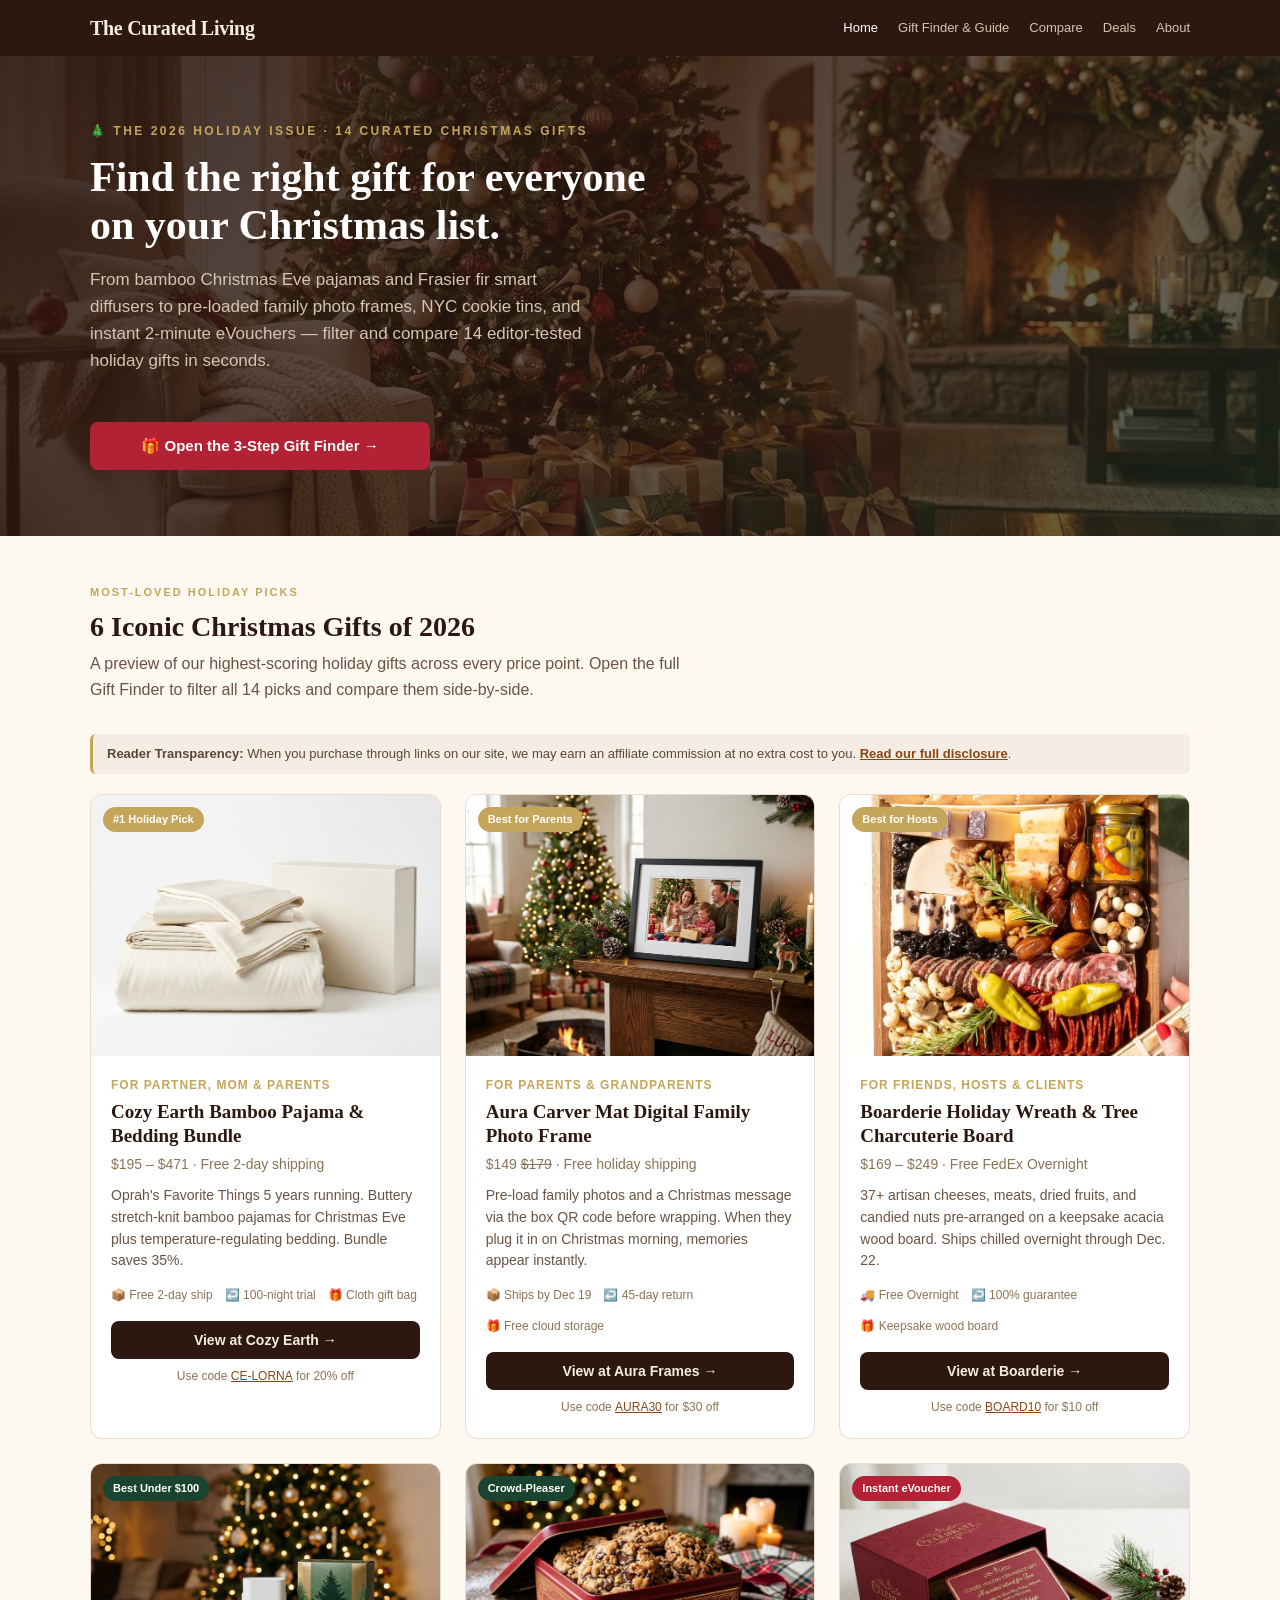
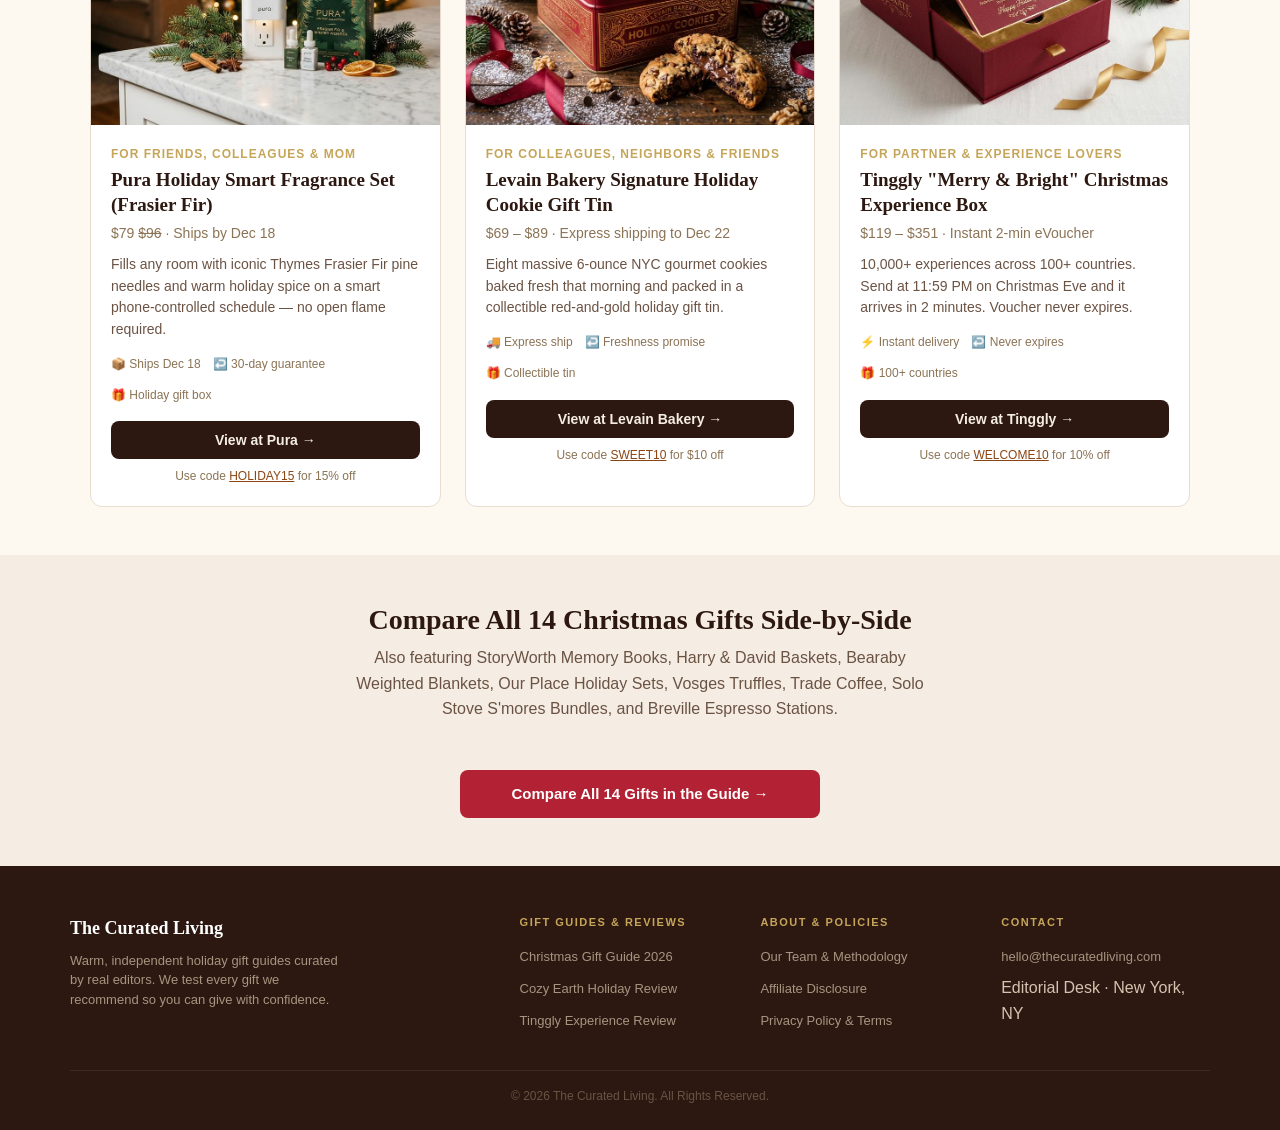
==== commit b319ff04: "Upgrade to 14-item Christmas Gift Finder & Interactive Comparison Hub (Impact.com holiday brands, co" ====
--- a/index.html
+++ b/index.html
@@ -3,14 +3,13 @@
 <head>
   <meta charset="UTF-8">
   <meta name="viewport" content="width=device-width, initial-scale=1.0">
-  <title>The Curated Living — Christmas Gift Guide 2026</title>
-  <meta name="description" content="Find the perfect Christmas gift for everyone on your list. Independent, hands-on reviews of 7 expert-tested picks from $98 to $1,499.">
-  <meta property="og:title" content="The Curated Living — Christmas Gift Guide 2026">
-  <meta property="og:description" content="Find the perfect Christmas gift. 7 expert-tested picks from $98 to $1,499.">
+  <title>The Curated Living — Christmas Gift Guide &amp; Comparison Hub 2026</title>
+  <meta name="description" content="Find and compare the 14 best Christmas gifts of 2026 for parents, partners, friends, hosts, and colleagues. Hand-tested by our editors.">
+  <meta property="og:title" content="The Curated Living — Christmas Gift Guide &amp; Comparison Hub 2026">
+  <meta property="og:description" content="Find the right gift for everyone on your list. Compare 14 true Christmas gifts by recipient, budget, and delivery speed.">
   <meta property="og:type" content="website">
   <meta property="og:image" content="images/hero-christmas.jpg">
   <link rel="stylesheet" href="css/style.css">
-  <script>!function(f,b,e,v,n,t,s){if(f.fbq)return;n=f.fbq=function(){n.callMethod?n.callMethod.apply(n,arguments):n.queue.push(arguments)};if(!f._fbq)f._fbq=n;n.push=n;n.loaded=!0;n.version='2.0';n.queue=[];t=b.createElement(e);t.async=!0;t.src=v;s=b.getElementsByTagName(e)[0];s.parentNode.insertBefore(t,s)}(window,document,'script','https://connect.facebook.net/en_US/fbevents.js');fbq('init','YOUR_PIXEL_ID');fbq('track','PageView');</script>
 </head>
 <body>
 
@@ -20,7 +19,9 @@
       <a href="index.html" class="site-header__logo">The Curated Living</a>
       <nav class="site-header__nav">
         <a href="index.html" class="active">Home</a>
-        <a href="gift-guide.html">Gift Guide</a>
+        <a href="gift-guide.html">Gift Finder &amp; Guide</a>
+        <a href="gift-guide.html#comparisons">Compare</a>
+        <a href="gift-guide.html#deals">Deals</a>
         <a href="about.html">About</a>
       </nav>
     </div>
@@ -29,86 +30,153 @@
   <!-- Hero -->
   <section class="hero">
     <div class="hero__bg">
-      <img src="images/hero-christmas.jpg" alt="Christmas Gift Guide Hero">
+      <img src="images/hero-christmas.jpg" alt="Christmas Gift Guide Hero" width="1400" height="788" fetchpriority="high">
     </div>
     <div class="hero__overlay"></div>
     <div class="hero__content">
-      <div class="hero__eyebrow">🎄 Christmas 2026</div>
-      <h1 class="hero__title">Find the perfect gift for everyone on your list</h1>
-      <p class="hero__subtitle">We tested over 40 holiday gifts and selected 7 that people actually keep, use, and talk about. Let our editors guide you to the right choice.</p>
-      <a href="gift-guide.html" class="finder__btn" style="display:inline-block;text-align:center;text-decoration:none;">Explore Our Gift Guide →</a>
+      <div class="hero__eyebrow">🎄 The 2026 Holiday Issue · 14 Curated Christmas Gifts</div>
+      <h1 class="hero__title">Find the right gift for everyone on your Christmas list.</h1>
+      <p class="hero__subtitle">From bamboo Christmas Eve pajamas and Frasier fir smart diffusers to pre-loaded family photo frames, NYC cookie tins, and instant 2-minute eVouchers — filter and compare 14 editor-tested holiday gifts in seconds.</p>
+      <a href="gift-guide.html" class="finder__btn" style="display:inline-block;text-align:center;text-decoration:none;max-width:340px;">🎁 Open the 3-Step Gift Finder →</a>
     </div>
   </section>
 
   <!-- Featured Picks -->
   <section class="section">
     <div class="container">
-      <div class="section__eyebrow">Editor's Picks</div>
-      <h2 class="section__title">This Season's Standout Gifts</h2>
-      <p class="section__desc">These three earned the highest scores across our testing — the gifts our editors would put under their own tree.</p>
+      <div class="section__eyebrow">Most-Loved Holiday Picks</div>
+      <h2 class="section__title">6 Iconic Christmas Gifts of 2026</h2>
+      <p class="section__desc">A preview of our highest-scoring holiday gifts across every price point. Open the full Gift Finder to filter all 14 picks and compare them side-by-side.</p>
+
+      <div class="ftc-inline-notice">
+        <strong>Reader Transparency:</strong> When you purchase through links on our site, we may earn an affiliate commission at no extra cost to you. <a href="disclosure.html">Read our full disclosure</a>.
+      </div>
 
       <div class="gifts-grid">
 
-        <!-- Cozy Earth -->
-        <div class="gift-card" data-product-id="cozyearth" data-product-name="Cozy Earth Bamboo Bedding Bundle" data-product-price="471">
-          <div class="gift-card__img">
-            <span class="gift-card__badge gift-card__badge--pick">Our Top Pick</span>
-            <img src="images/cozyearth.jpg" alt="Cozy Earth Bamboo Bedding Bundle">
-          </div>
-          <div class="gift-card__body">
-            <div class="gift-card__for">Partner &amp; Parents</div>
-            <h3 class="gift-card__name">Cozy Earth Bamboo Bedding Bundle</h3>
-            <div class="gift-card__price">From $471 · Free 2-day shipping</div>
-            <p class="gift-card__why">Oprah's Favorite Things 5 years running. Buttery bamboo viscose that stays cool in summer and warm in winter. Bundle saves 35%.</p>
+        <!-- 1. Cozy Earth -->
+        <div class="gift-card" data-product-id="cozyearth" data-product-name="Cozy Earth Bamboo Pajama & Bedding Bundle" data-product-price="195">
+          <div class="gift-card__img">
+            <span class="gift-card__badge gift-card__badge--pick">#1 Holiday Pick</span>
+            <img src="images/cozyearth.jpg" alt="Cozy Earth Bamboo Pajama & Bedding Bundle" width="800" height="600" loading="lazy" decoding="async">
+          </div>
+          <div class="gift-card__body">
+            <div class="gift-card__for">For Partner, Mom &amp; Parents</div>
+            <h3 class="gift-card__name">Cozy Earth Bamboo Pajama &amp; Bedding Bundle</h3>
+            <div class="gift-card__price">$195 – $471 · Free 2-day shipping</div>
+            <p class="gift-card__why">Oprah's Favorite Things 5 years running. Buttery stretch-knit bamboo pajamas for Christmas Eve plus temperature-regulating bedding. Bundle saves 35%.</p>
             <div class="gift-card__meta">
               <span>📦 Free 2-day ship</span>
               <span>↩️ 100-night trial</span>
-              <span>🎁 Gift-ready</span>
-            </div>
-            <button class="gift-card__cta" onclick="goShop('cozyearth','CE-LORNA',this)">Shop Cozy Earth →</button>
-            <div class="gift-card__code">Use code <button onclick="copyCode('CE-LORNA',this)">CE-LORNA</button> for 20% off</div>
-          </div>
-        </div>
-
-        <!-- REVOMADIC -->
-        <div class="gift-card" data-product-id="revomadic" data-product-name="REVOMADIC Deep-Tissue Massager" data-product-price="98">
-          <div class="gift-card__img">
-            <span class="gift-card__badge gift-card__badge--value">Best Value</span>
-            <img src="images/revomadic.webp" alt="REVOMADIC Deep-Tissue Massager">
-          </div>
-          <div class="gift-card__body">
-            <div class="gift-card__for">Anyone Who Has a Body</div>
-            <h3 class="gift-card__name">REVOMADIC Deep-Tissue Massager</h3>
-            <div class="gift-card__price">$98 (was $149) · Ships by Dec 19</div>
-            <p class="gift-card__why">3,200 RPM at under 45dB. Heated attachment reaches 110°F in 30 seconds. Feels like a $200 device. The perfect gift for desk workers, athletes, or anyone with tension.</p>
-            <div class="gift-card__meta">
-              <span>📦 Ships Dec 19</span>
-              <span>↩️ 30-day return</span>
-              <span>🎁 6-head kit included</span>
-            </div>
-            <button class="gift-card__cta" onclick="goShop('revomadic','REVO15',this)">Shop REVOMADIC →</button>
-            <div class="gift-card__code">Use code <button onclick="copyCode('REVO15',this)">REVO15</button> for 15% off</div>
-          </div>
-        </div>
-
-        <!-- Tinggly -->
-        <div class="gift-card" data-product-id="tinggly" data-product-name="Tinggly Experience Gift Box" data-product-price="351">
-          <div class="gift-card__img">
-            <span class="gift-card__badge gift-card__badge--lastmin">Last-Minute Hero</span>
-            <img src="images/tinggly.jpg" alt="Tinggly Experience Gift Box">
-          </div>
-          <div class="gift-card__body">
-            <div class="gift-card__for">Partner &amp; Experience Lovers</div>
-            <h3 class="gift-card__name">Tinggly Experience Gift Box</h3>
-            <div class="gift-card__price">From $351 · Instant e-voucher</div>
-            <p class="gift-card__why">10,000+ experiences across 100+ countries. Send at 11:59 PM on Christmas Eve and it arrives instantly. Voucher never expires. The elegant last-minute save.</p>
-            <div class="gift-card__meta">
-              <span>📦 Instant delivery</span>
+              <span>🎁 Cloth gift bag</span>
+            </div>
+            <button type="button" class="gift-card__cta" data-pos="home_cozyearth" onclick="goShop('cozyearth','CE-LORNA',this)">View at Cozy Earth →</button>
+            <div class="gift-card__code">Use code <button type="button" onclick="copyCode('CE-LORNA',this)">CE-LORNA</button> for 20% off</div>
+          </div>
+        </div>
+
+        <!-- 2. Aura Frames -->
+        <div class="gift-card" data-product-id="auraframes" data-product-name="Aura Carver Mat Digital Family Frame" data-product-price="149">
+          <div class="gift-card__img">
+            <span class="gift-card__badge gift-card__badge--pick">Best for Parents</span>
+            <img src="images/aura.jpg" alt="Aura Carver Mat Digital Family Photo Frame" width="800" height="600" loading="lazy" decoding="async">
+          </div>
+          <div class="gift-card__body">
+            <div class="gift-card__for">For Parents &amp; Grandparents</div>
+            <h3 class="gift-card__name">Aura Carver Mat Digital Family Photo Frame</h3>
+            <div class="gift-card__price">$149 <s>$179</s> · Free holiday shipping</div>
+            <p class="gift-card__why">Pre-load family photos and a Christmas message via the box QR code before wrapping. When they plug it in on Christmas morning, memories appear instantly.</p>
+            <div class="gift-card__meta">
+              <span>📦 Ships by Dec 19</span>
+              <span>↩️ 45-day return</span>
+              <span>🎁 Free cloud storage</span>
+            </div>
+            <button type="button" class="gift-card__cta" data-pos="home_auraframes" onclick="goShop('auraframes','AURA30',this)">View at Aura Frames →</button>
+            <div class="gift-card__code">Use code <button type="button" onclick="copyCode('AURA30',this)">AURA30</button> for $30 off</div>
+          </div>
+        </div>
+
+        <!-- 3. Boarderie -->
+        <div class="gift-card" data-product-id="boarderie" data-product-name="Boarderie Holiday Wreath & Tree Charcuterie Board" data-product-price="169">
+          <div class="gift-card__img">
+            <span class="gift-card__badge gift-card__badge--pick">Best for Hosts</span>
+            <img src="images/boarderie.jpg" alt="Boarderie Holiday Charcuterie Board" width="800" height="800" loading="lazy" decoding="async">
+          </div>
+          <div class="gift-card__body">
+            <div class="gift-card__for">For Friends, Hosts &amp; Clients</div>
+            <h3 class="gift-card__name">Boarderie Holiday Wreath &amp; Tree Charcuterie Board</h3>
+            <div class="gift-card__price">$169 – $249 · Free FedEx Overnight</div>
+            <p class="gift-card__why">37+ artisan cheeses, meats, dried fruits, and candied nuts pre-arranged on a keepsake acacia wood board. Ships chilled overnight through Dec. 22.</p>
+            <div class="gift-card__meta">
+              <span>🚚 Free Overnight</span>
+              <span>↩️ 100% guarantee</span>
+              <span>🎁 Keepsake wood board</span>
+            </div>
+            <button type="button" class="gift-card__cta" data-pos="home_boarderie" onclick="goShop('boarderie','BOARD10',this)">View at Boarderie →</button>
+            <div class="gift-card__code">Use code <button type="button" onclick="copyCode('BOARD10',this)">BOARD10</button> for $10 off</div>
+          </div>
+        </div>
+
+        <!-- 4. Pura Holiday Fragrance -->
+        <div class="gift-card" data-product-id="pura" data-product-name="Pura Holiday Smart Fragrance Set" data-product-price="79">
+          <div class="gift-card__img">
+            <span class="gift-card__badge gift-card__badge--value">Best Under $100</span>
+            <img src="images/pura.jpg" alt="Pura Holiday Smart Fragrance Set" width="800" height="600" loading="lazy" decoding="async">
+          </div>
+          <div class="gift-card__body">
+            <div class="gift-card__for">For Friends, Colleagues &amp; Mom</div>
+            <h3 class="gift-card__name">Pura Holiday Smart Fragrance Set (Frasier Fir)</h3>
+            <div class="gift-card__price">$79 <s>$96</s> · Ships by Dec 18</div>
+            <p class="gift-card__why">Fills any room with iconic Thymes Frasier Fir pine needles and warm holiday spice on a smart phone-controlled schedule — no open flame required.</p>
+            <div class="gift-card__meta">
+              <span>📦 Ships Dec 18</span>
+              <span>↩️ 30-day guarantee</span>
+              <span>🎁 Holiday gift box</span>
+            </div>
+            <button type="button" class="gift-card__cta" data-pos="home_pura" onclick="goShop('pura','HOLIDAY15',this)">View at Pura →</button>
+            <div class="gift-card__code">Use code <button type="button" onclick="copyCode('HOLIDAY15',this)">HOLIDAY15</button> for 15% off</div>
+          </div>
+        </div>
+
+        <!-- 5. Levain Bakery Cookie Tin -->
+        <div class="gift-card" data-product-id="levain" data-product-name="Levain Bakery Signature Holiday Cookie Tin" data-product-price="69">
+          <div class="gift-card__img">
+            <span class="gift-card__badge gift-card__badge--value">Crowd-Pleaser</span>
+            <img src="images/levain.jpg" alt="Levain Bakery Holiday Cookie Tin" width="800" height="600" loading="lazy" decoding="async">
+          </div>
+          <div class="gift-card__body">
+            <div class="gift-card__for">For Colleagues, Neighbors &amp; Friends</div>
+            <h3 class="gift-card__name">Levain Bakery Signature Holiday Cookie Gift Tin</h3>
+            <div class="gift-card__price">$69 – $89 · Express shipping to Dec 22</div>
+            <p class="gift-card__why">Eight massive 6-ounce NYC gourmet cookies baked fresh that morning and packed in a collectible red-and-gold holiday gift tin.</p>
+            <div class="gift-card__meta">
+              <span>🚚 Express ship</span>
+              <span>↩️ Freshness promise</span>
+              <span>🎁 Collectible tin</span>
+            </div>
+            <button type="button" class="gift-card__cta" data-pos="home_levain" onclick="goShop('levain','SWEET10',this)">View at Levain Bakery →</button>
+            <div class="gift-card__code">Use code <button type="button" onclick="copyCode('SWEET10',this)">SWEET10</button> for $10 off</div>
+          </div>
+        </div>
+
+        <!-- 6. Tinggly -->
+        <div class="gift-card" data-product-id="tinggly" data-product-name="Tinggly Merry & Bright Experience Box" data-product-price="351">
+          <div class="gift-card__img">
+            <span class="gift-card__badge gift-card__badge--lastmin">Instant eVoucher</span>
+            <img src="images/tinggly.jpg" alt="Tinggly Experience Gift Box" width="800" height="600" loading="lazy" decoding="async">
+          </div>
+          <div class="gift-card__body">
+            <div class="gift-card__for">For Partner &amp; Experience Lovers</div>
+            <h3 class="gift-card__name">Tinggly "Merry &amp; Bright" Christmas Experience Box</h3>
+            <div class="gift-card__price">$119 – $351 · Instant 2-min eVoucher</div>
+            <p class="gift-card__why">10,000+ experiences across 100+ countries. Send at 11:59 PM on Christmas Eve and it arrives in 2 minutes. Voucher never expires.</p>
+            <div class="gift-card__meta">
+              <span>⚡ Instant delivery</span>
               <span>↩️ Never expires</span>
               <span>🎁 100+ countries</span>
             </div>
-            <button class="gift-card__cta" onclick="goShop('tinggly','WELCOME10',this)">Shop Tinggly →</button>
-            <div class="gift-card__code">Use code <button onclick="copyCode('WELCOME10',this)">WELCOME10</button> for 10% off</div>
+            <button type="button" class="gift-card__cta" data-pos="home_tinggly" onclick="goShop('tinggly','WELCOME10',this)">View at Tinggly →</button>
+            <div class="gift-card__code">Use code <button type="button" onclick="copyCode('WELCOME10',this)">WELCOME10</button> for 10% off</div>
           </div>
         </div>
 
@@ -119,9 +187,9 @@
   <!-- Full Guide CTA -->
   <section class="section section--alt">
     <div class="container" style="text-align:center;">
-      <h2 class="section__title" style="margin-left:auto;margin-right:auto;">See the Complete Gift Guide</h2>
-      <p class="section__desc" style="margin-left:auto;margin-right:auto;">See all 7 picks, side-by-side comparisons, and verified promo codes in our complete guide.</p>
-      <a href="gift-guide.html" class="finder__btn" style="display:inline-block;text-align:center;text-decoration:none;">View Full Gift Guide →</a>
+      <h2 class="section__title" style="margin-left:auto;margin-right:auto;">Compare All 14 Christmas Gifts Side-by-Side</h2>
+      <p class="section__desc" style="margin-left:auto;margin-right:auto;">Also featuring StoryWorth Memory Books, Harry &amp; David Baskets, Bearaby Weighted Blankets, Our Place Holiday Sets, Vosges Truffles, Trade Coffee, Solo Stove S'mores Bundles, and Breville Espresso Stations.</p>
+      <a href="gift-guide.html" class="finder__btn" style="display:inline-block;text-align:center;text-decoration:none;max-width:360px;">Compare All 14 Gifts in the Guide →</a>
     </div>
   </section>
 
@@ -130,22 +198,29 @@
     <div class="site-footer__inner">
       <div>
         <div class="site-footer__brand">The Curated Living</div>
-        <p class="site-footer__desc">Independent product reviews and gift guides. We test everything we recommend.</p>
-      </div>
-      <div>
-        <div class="site-footer__heading">Guides</div>
+        <p class="site-footer__desc">Warm, independent holiday gift guides curated by real editors. We test every gift we recommend so you can give with confidence.</p>
+      </div>
+      <div>
+        <div class="site-footer__heading">Gift Guides &amp; Reviews</div>
         <ul class="site-footer__links">
-          <li><a href="gift-guide.html">Holiday Gift Guide 2026</a></li>
-          <li><a href="reviews/cozy-earth.html">Cozy Earth Review</a></li>
-          <li><a href="reviews/revomadic.html">REVOMADIC Review</a></li>
+          <li><a href="gift-guide.html">Christmas Gift Guide 2026</a></li>
+          <li><a href="reviews/cozy-earth.html">Cozy Earth Holiday Review</a></li>
+          <li><a href="reviews/tinggly.html">Tinggly Experience Review</a></li>
         </ul>
       </div>
       <div>
-        <div class="site-footer__heading">Company</div>
+        <div class="site-footer__heading">About &amp; Policies</div>
         <ul class="site-footer__links">
-          <li><a href="about.html">About Us</a></li>
+          <li><a href="about.html">Our Team &amp; Methodology</a></li>
           <li><a href="disclosure.html">Affiliate Disclosure</a></li>
-          <li><a href="mailto:hello@thecuratedliving.com">Contact</a></li>
+          <li><a href="privacy.html">Privacy Policy &amp; Terms</a></li>
+        </ul>
+      </div>
+      <div>
+        <div class="site-footer__heading">Contact</div>
+        <ul class="site-footer__links">
+          <li><a href="mailto:hello@thecuratedliving.com">hello@thecuratedliving.com</a></li>
+          <li>Editorial Desk · New York, NY</li>
         </ul>
       </div>
     </div>
--- a/css/style.css
+++ b/css/style.css
@@ -64,6 +64,54 @@
 .tab{padding:8px 18px;border:1.5px solid #E8DDD0;border-radius:24px;font-size:13px;font-weight:600;color:#6B5344;cursor:pointer;transition:all .15s;background:#fff;font-family:inherit}
 .tab:hover{border-color:#C5A55A;color:#2C1810}
 .tab.active{background:#2C1810;color:#fff;border-color:#2C1810}
+
+/* ---------- FTC Inline Disclosure & Filter Feedback ---------- */
+.ftc-inline-notice{background:#F5EDE3;border-left:3px solid #C5A55A;border-radius:6px;padding:10px 14px;font-size:13px;color:#5C4636;margin-bottom:20px;line-height:1.5}
+.ftc-inline-notice a{color:#8B4513;font-weight:600;text-decoration:underline}
+.shipping-cutoff-alert{background:#FFF4E5;border:1.5px solid #C5A55A;border-radius:8px;padding:14px 18px;margin-bottom:20px;font-size:14px;color:#2C1810;display:flex;align-items:center;justify-content:space-between;gap:12px;flex-wrap:wrap}
+.filter-status{background:#fff;border:1.5px dashed #C5A55A;border-radius:10px;padding:18px 20px;margin-bottom:24px;display:flex;align-items:center;justify-content:space-between;gap:16px;flex-wrap:wrap}
+.filter-status__text{font-size:14px;color:#2C1810;line-height:1.5}
+.filter-status__reset{padding:8px 16px;background:#2C1810;color:#fff;border:none;border-radius:6px;font-size:13px;font-weight:600;cursor:pointer;font-family:inherit}
+.filter-status__reset:hover{background:#8B1A2A}
+
+/* ---------- Discovery Search, Sort & Quick Need Tags ---------- */
+.discovery-bar{background:#fff;border:1px solid #E8DDD0;border-radius:12px;padding:16px 20px;margin-bottom:20px;display:flex;gap:14px;align-items:center;justify-content:space-between;flex-wrap:wrap}
+.discovery-search{flex:1;min-width:240px;position:relative}
+.discovery-search input{width:100%;padding:10px 14px 10px 36px;border:1.5px solid #E8DDD0;border-radius:8px;font-size:14px;font-family:inherit;color:#2C1810;background:#FDF8F0}
+.discovery-search input:focus{outline:none;border-color:#C5A55A;background:#fff}
+.discovery-search__icon{position:absolute;left:12px;top:50%;transform:translateY(-50%);font-size:14px;color:#8B7355;pointer-events:none}
+.discovery-controls{display:flex;align-items:center;gap:12px;flex-wrap:wrap}
+.discovery-count{font-size:13px;color:#6B5344;font-weight:600}
+.discovery-sort{padding:9px 30px 9px 12px;border:1.5px solid #E8DDD0;border-radius:8px;font-size:13px;font-family:inherit;color:#2C1810;background:#FDF8F0;cursor:pointer}
+.quick-tags{display:flex;gap:8px;flex-wrap:wrap;margin-bottom:24px;align-items:center}
+.quick-tags__label{font-size:12px;font-weight:700;text-transform:uppercase;letter-spacing:1px;color:#8B7355;margin-right:4px}
+.quick-tag{padding:6px 13px;border:1px solid #E8DDD0;border-radius:20px;background:#F5EDE3;color:#5C4636;font-size:12px;font-weight:600;cursor:pointer;font-family:inherit;transition:all .15s}
+.quick-tag:hover,.quick-tag.active{background:#B22234;color:#fff;border-color:#B22234}
+
+/* ---------- Card Compare Button & Interactive Compare Tray ---------- */
+.gift-card__actions{display:flex;gap:8px;align-items:stretch}
+.gift-card__cta{flex:1}
+.gift-card__cmp-btn{padding:0 12px;background:#FDF8F0;color:#2C1810;border:1.5px solid #E8DDD0;border-radius:8px;font-size:12px;font-weight:700;cursor:pointer;font-family:inherit;white-space:nowrap;transition:all .15s}
+.gift-card__cmp-btn:hover{border-color:#C5A55A;background:#F5EDE3}
+.gift-card__cmp-btn.selected{background:#1B4332;color:#fff;border-color:#1B4332}
+
+.compare-tray{position:fixed;bottom:20px;left:50%;transform:translateX(-50%);background:#2C1810;color:#fff;padding:14px 22px;border-radius:14px;box-shadow:0 12px 40px rgba(0,0,0,.35);z-index:90;display:flex;align-items:center;gap:16px;max-width:92vw;flex-wrap:wrap;border:1.5px solid #C5A55A}
+.compare-tray[hidden]{display:none!important}
+.compare-tray__items{display:flex;gap:8px;flex-wrap:wrap;align-items:center}
+.compare-tray__pill{background:#3D2A1E;color:#F5EDE3;padding:5px 10px;border-radius:20px;font-size:12px;font-weight:600;display:flex;align-items:center;gap:6px}
+.compare-tray__pill button{background:none;border:none;color:#C5A55A;cursor:pointer;font-size:14px;line-height:1}
+.compare-tray__btn{padding:9px 18px;background:#C5A55A;color:#2C1810;border:none;border-radius:8px;font-size:13px;font-weight:700;cursor:pointer;font-family:inherit}
+.compare-tray__clear{background:none;border:none;color:#D4C4B0;font-size:12px;text-decoration:underline;cursor:pointer;font-family:inherit}
+
+.compare-modal{position:fixed;inset:0;background:rgba(44,24,16,.72);z-index:100;display:flex;align-items:center;justify-content:center;padding:20px}
+.compare-modal[hidden]{display:none!important}
+.compare-modal__box{background:#FDF8F0;border-radius:14px;max-width:960px;width:100%;max-height:88vh;overflow-y:auto;padding:28px;border:2px solid #C5A55A}
+.compare-modal__head{display:flex;justify-content:space-between;align-items:center;margin-bottom:20px}
+.compare-modal__close{background:#2C1810;color:#fff;border:none;border-radius:8px;padding:6px 14px;font-size:13px;font-weight:600;cursor:pointer}
+.compare-table-wrap{overflow-x:auto}
+.compare-table{width:100%;border-collapse:collapse;background:#fff;border-radius:10px;overflow:hidden;font-size:13px}
+.compare-table th,.compare-table td{padding:12px 14px;border:1px solid #E8DDD0;text-align:left;vertical-align:top}
+.compare-table th{background:#F5EDE3;color:#2C1810;font-weight:700;width:130px}
 
 /* ---------- Gift Card ---------- */
 .gifts-grid{display:grid;grid-template-columns:repeat(auto-fill,minmax(300px,1fr));gap:24px}
